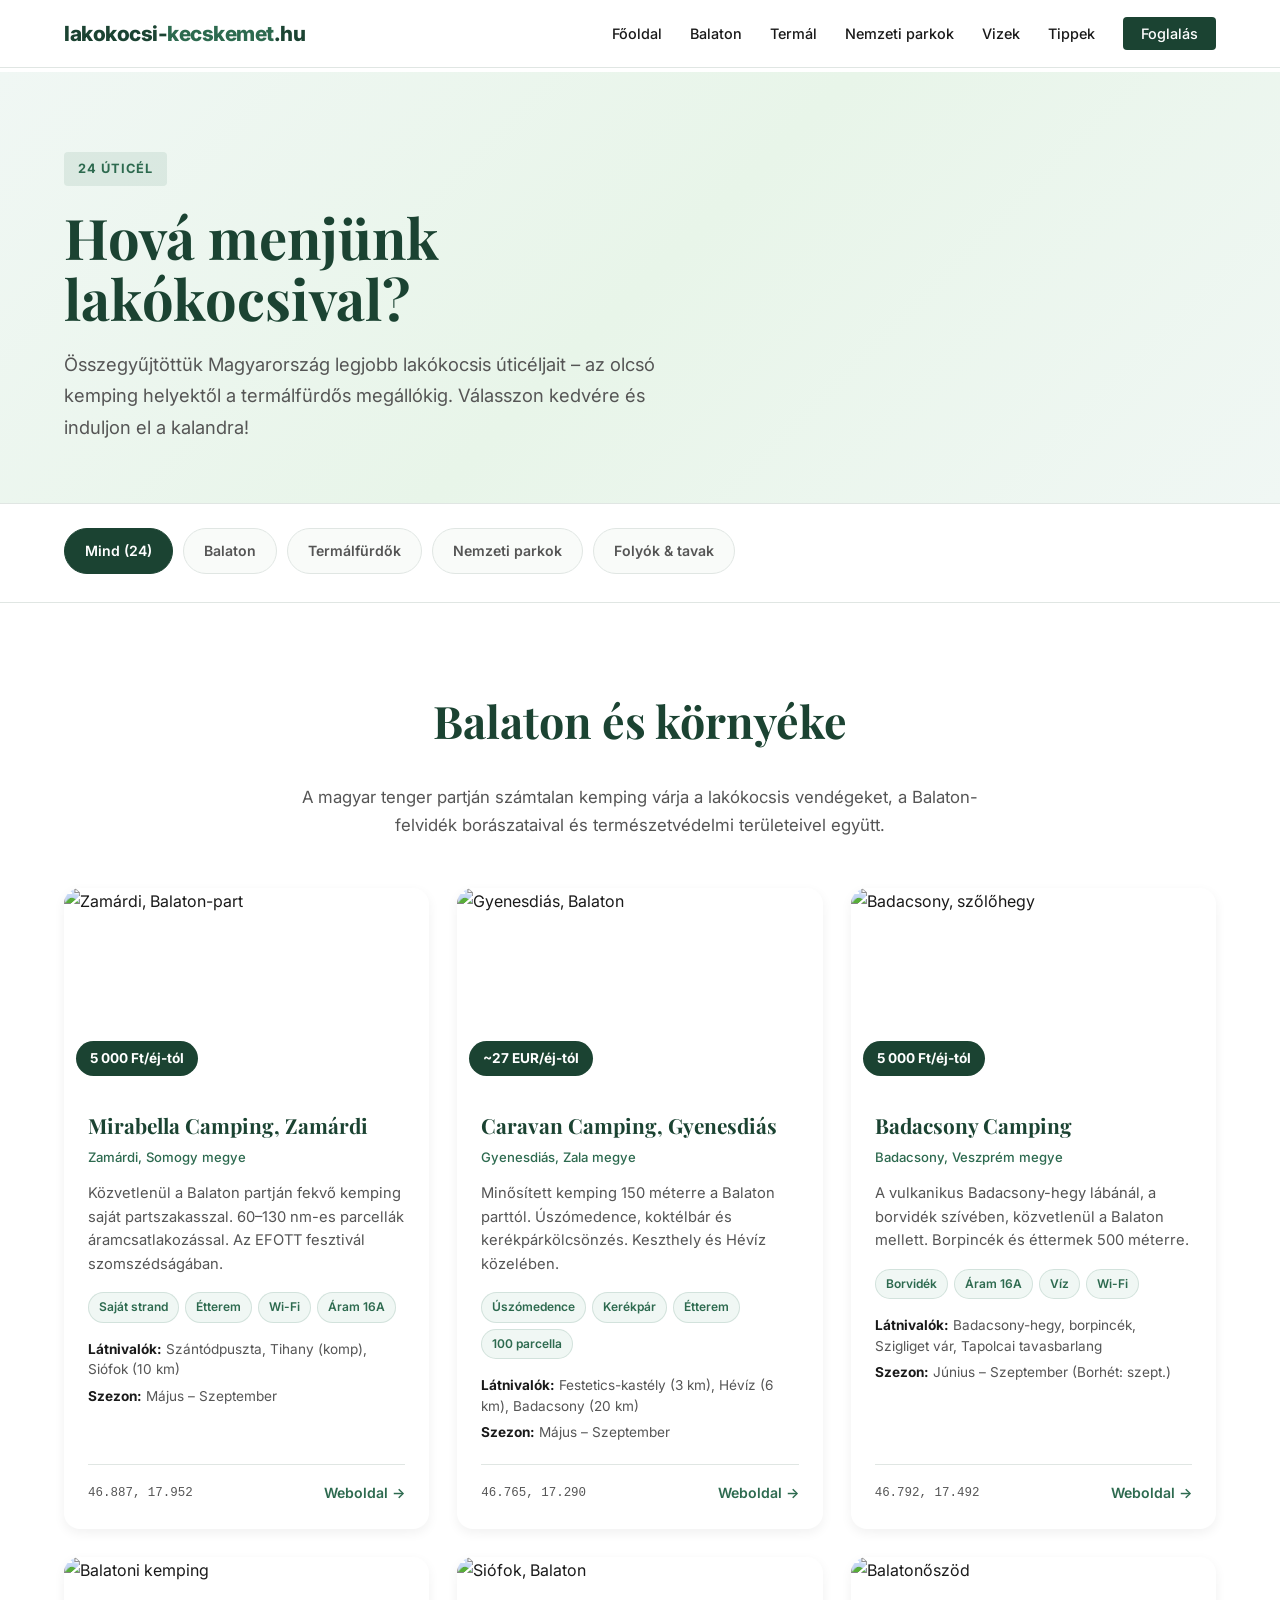
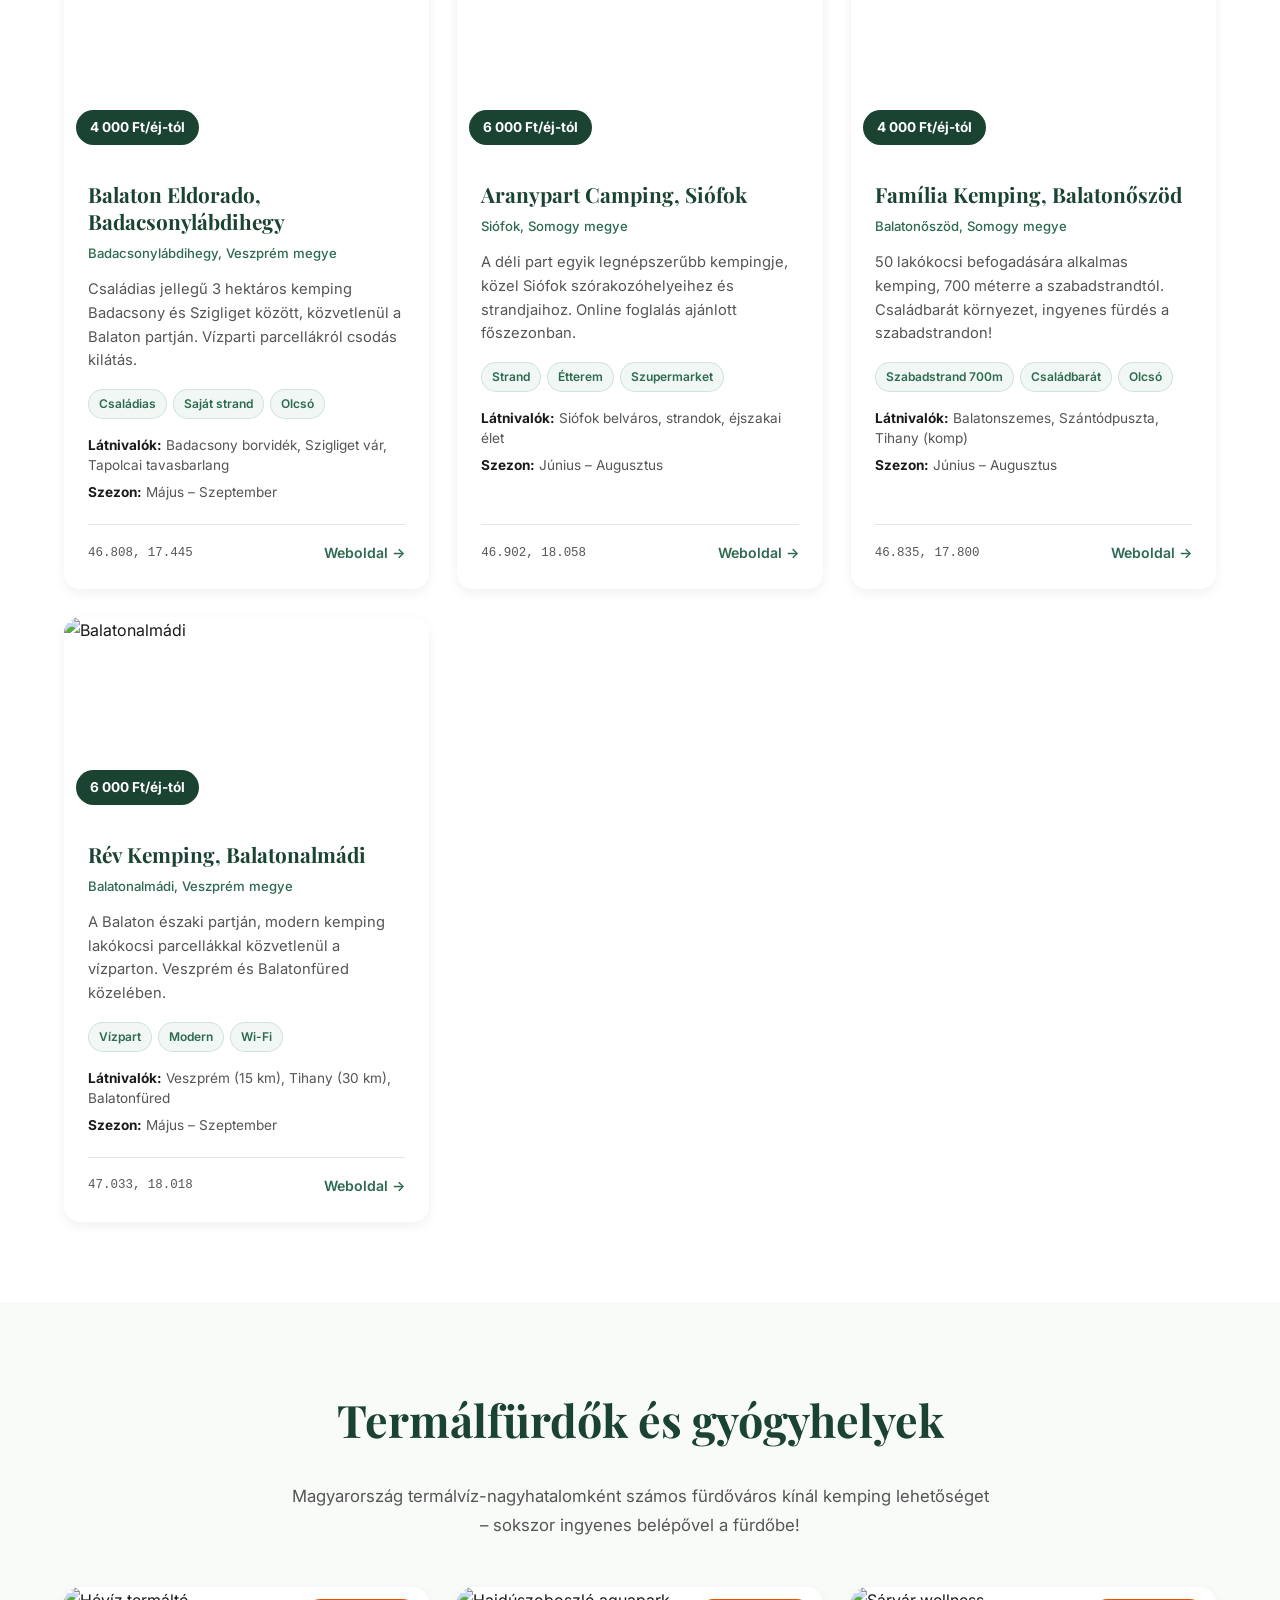
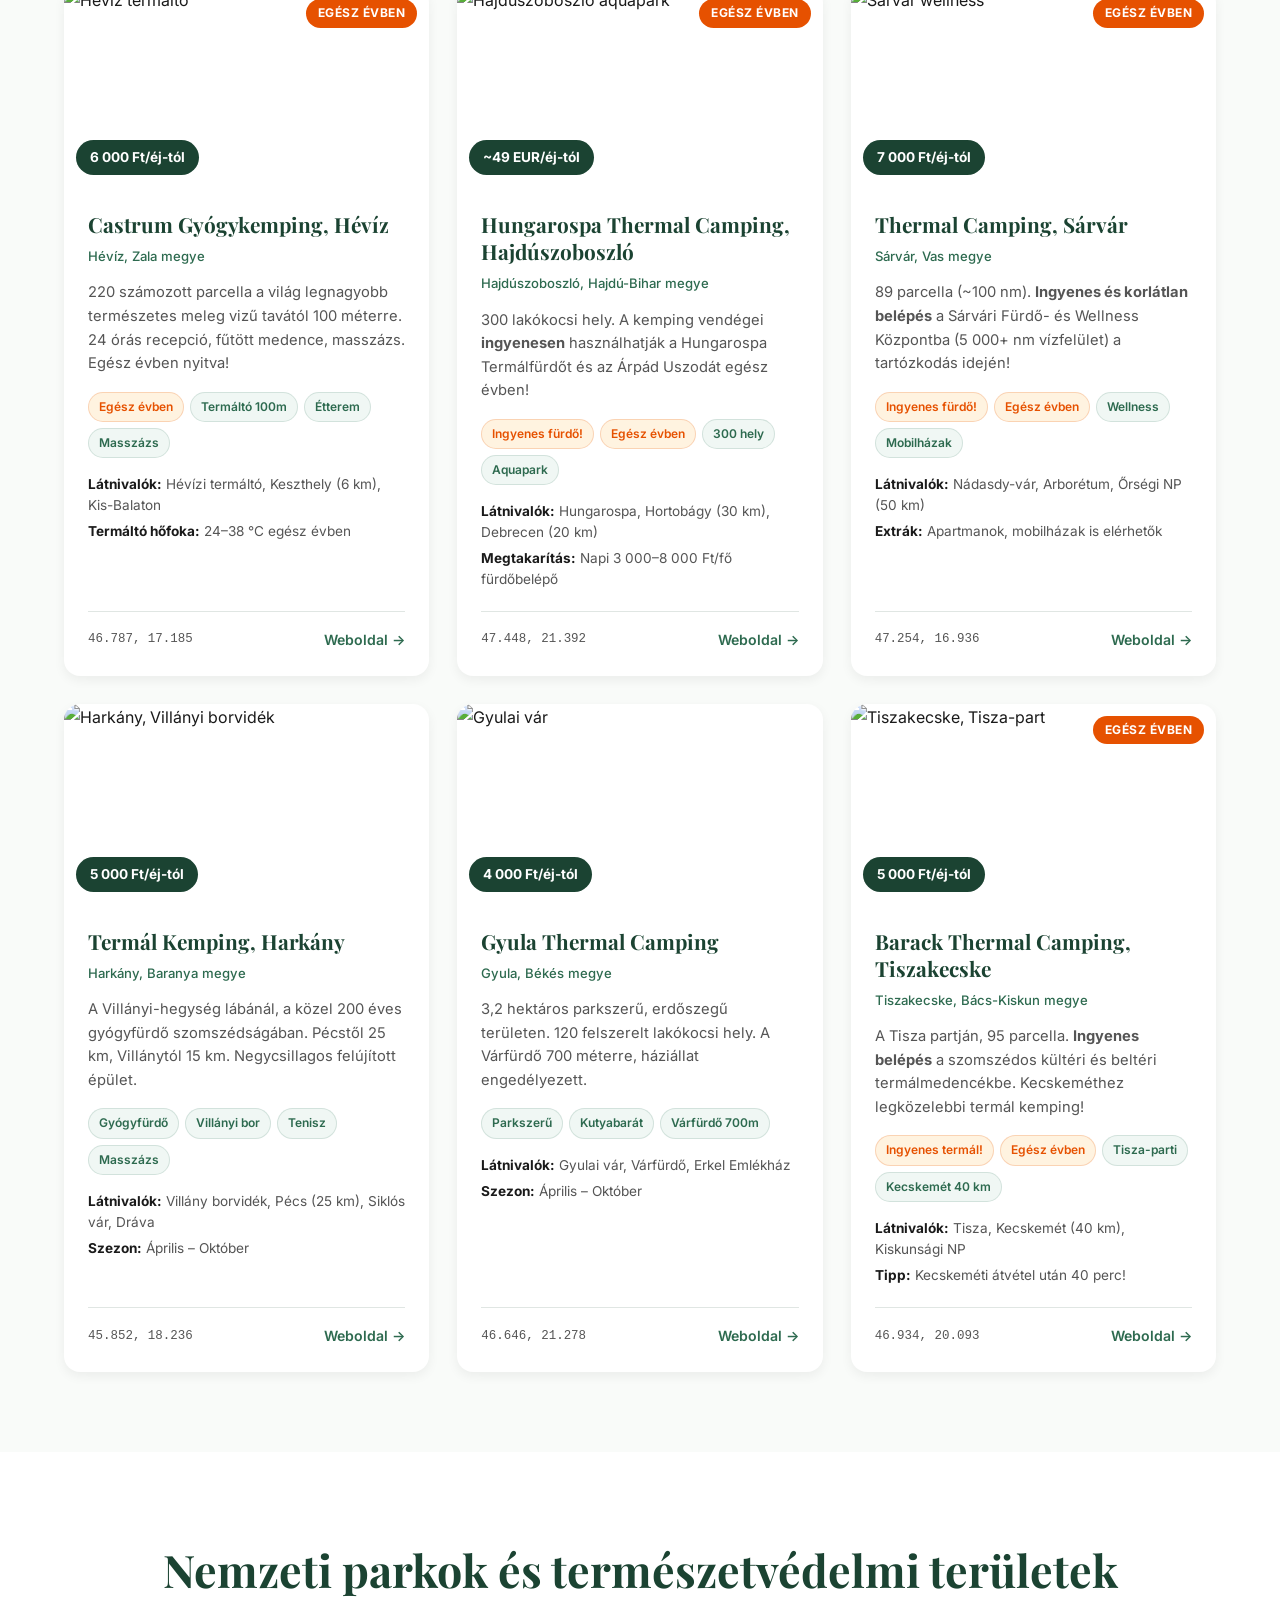
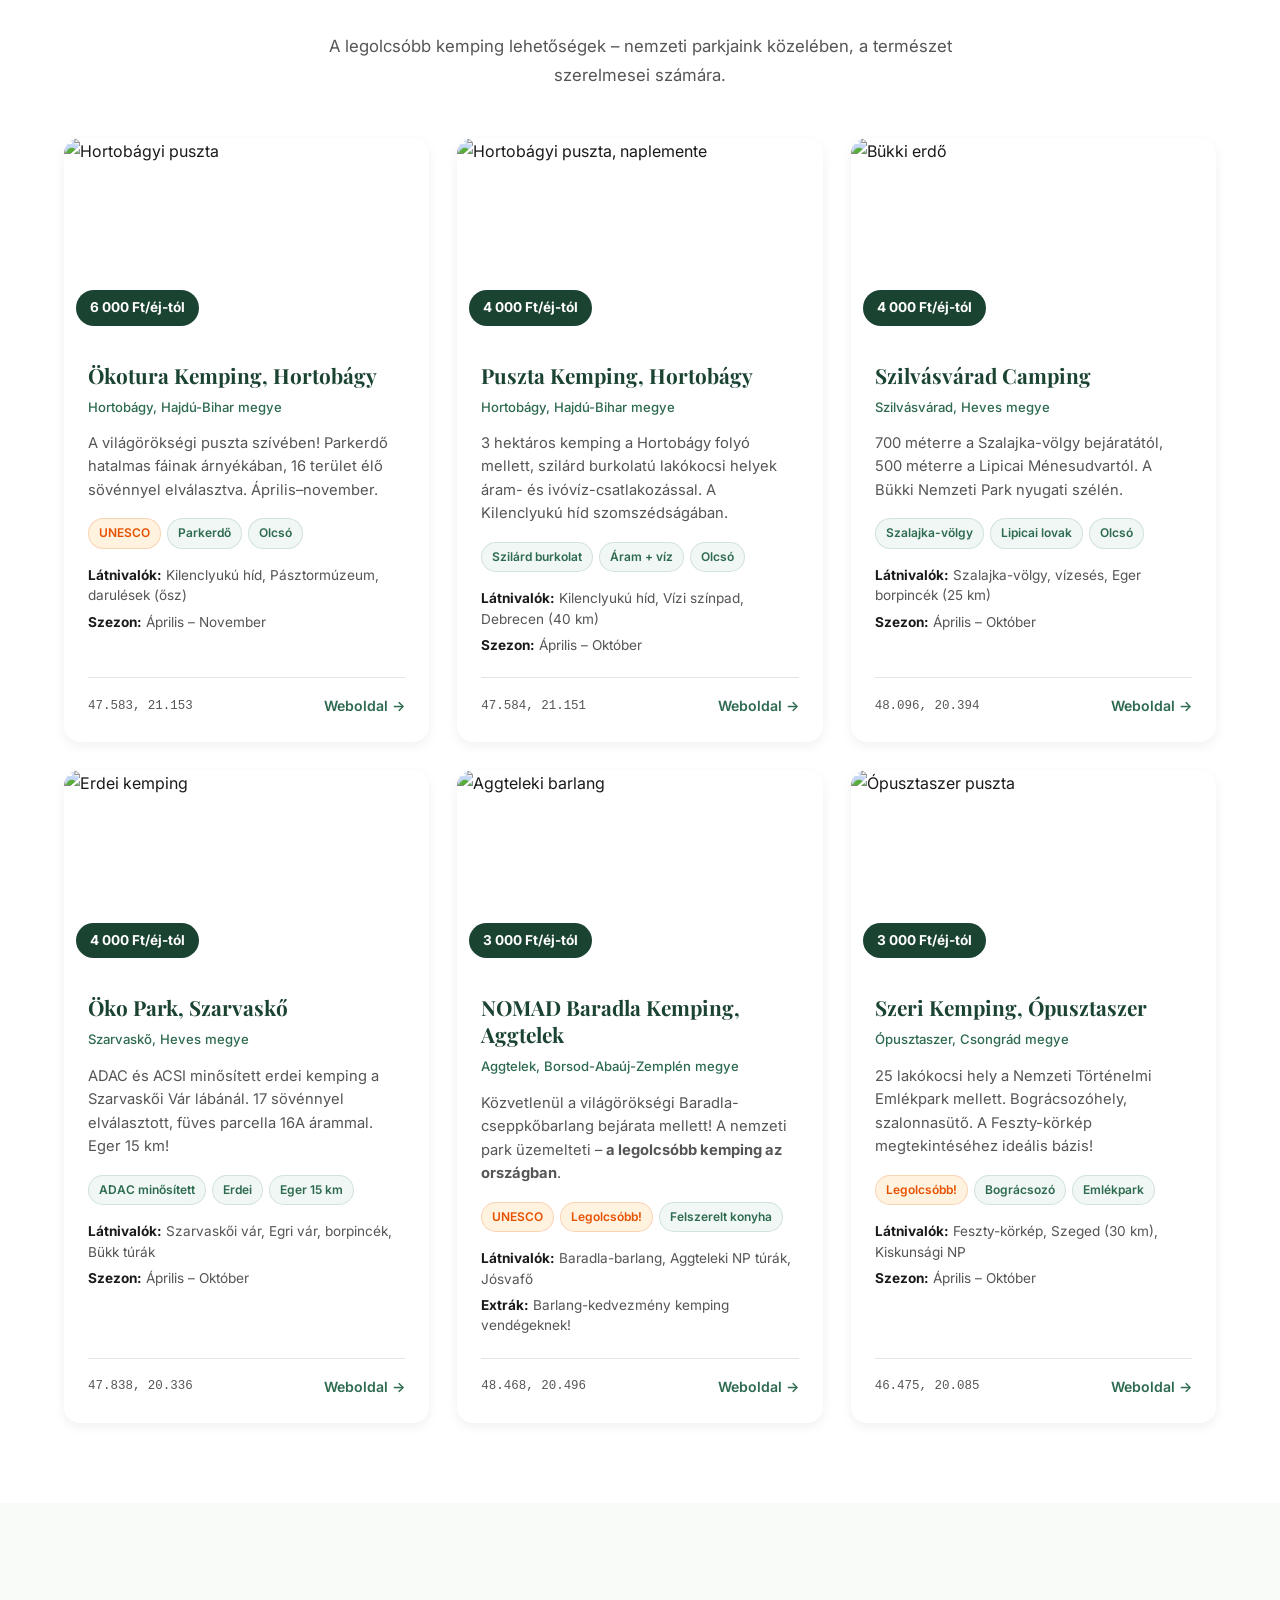
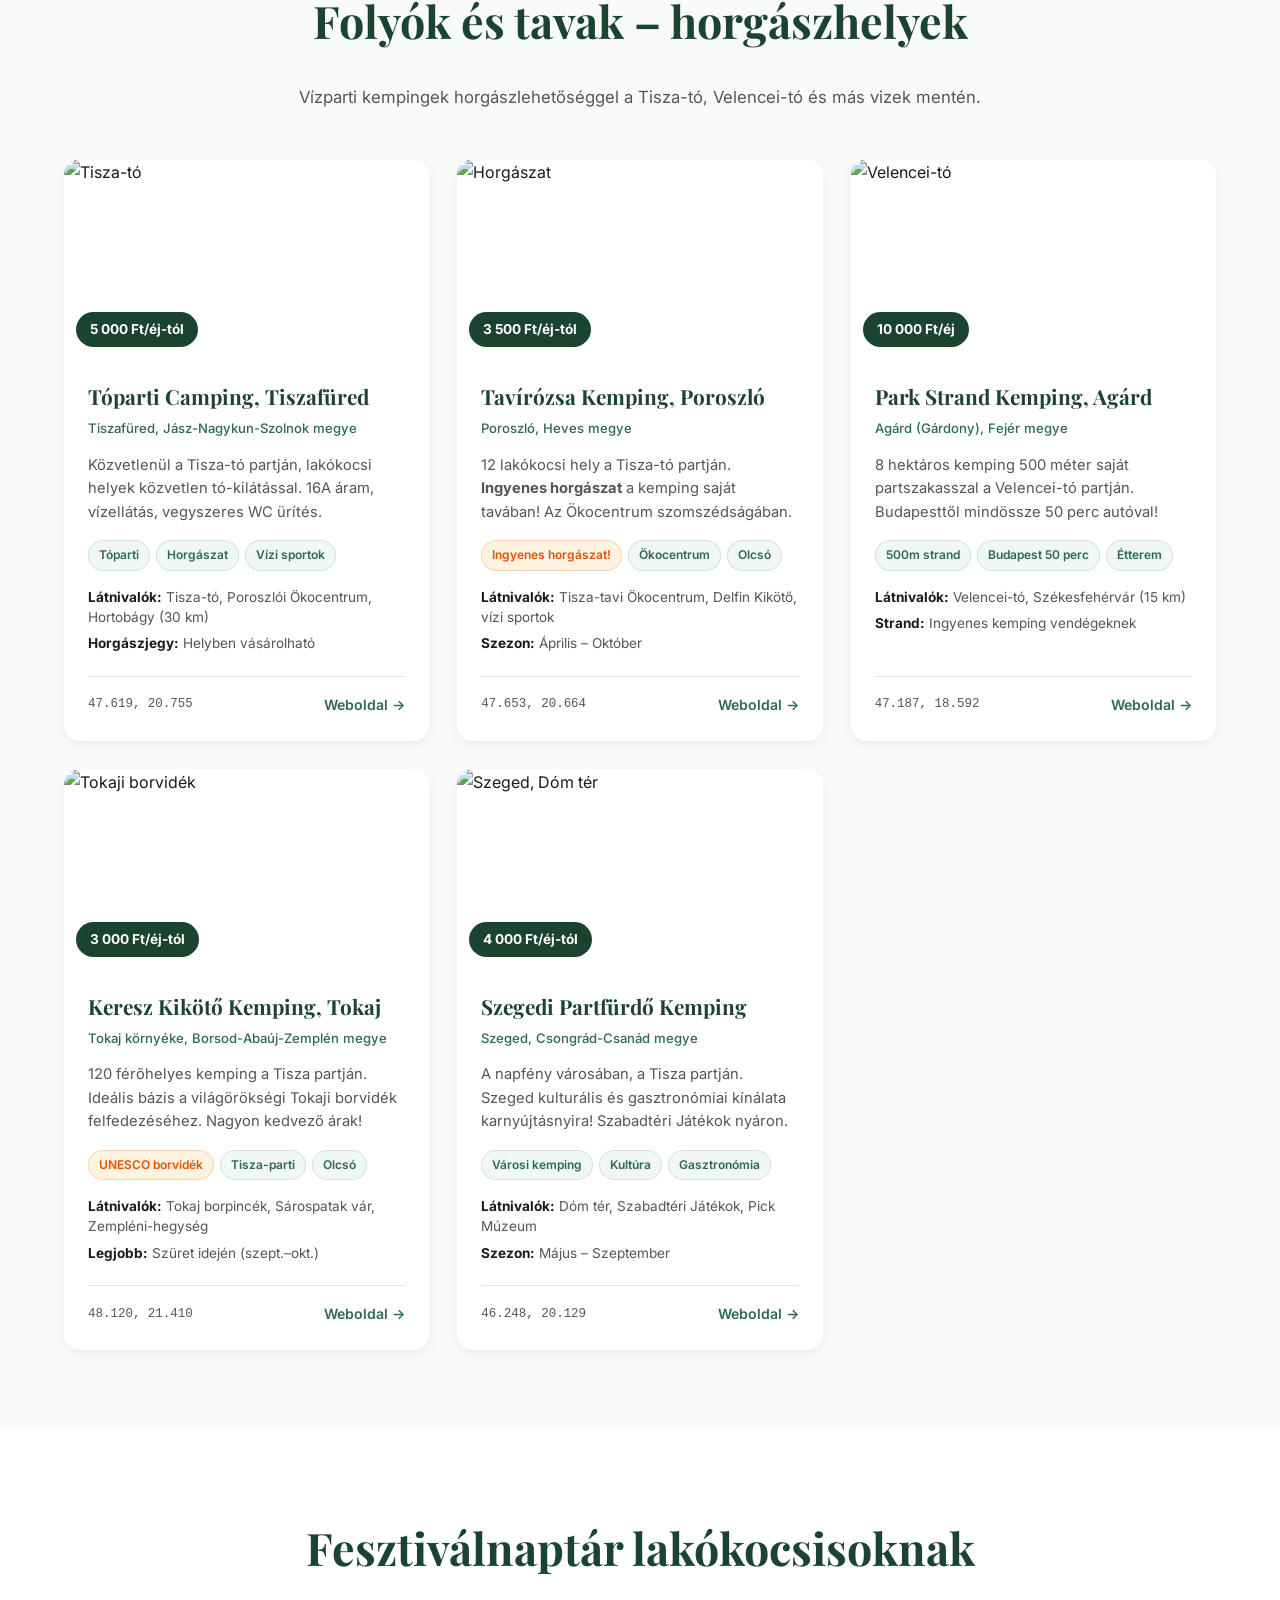
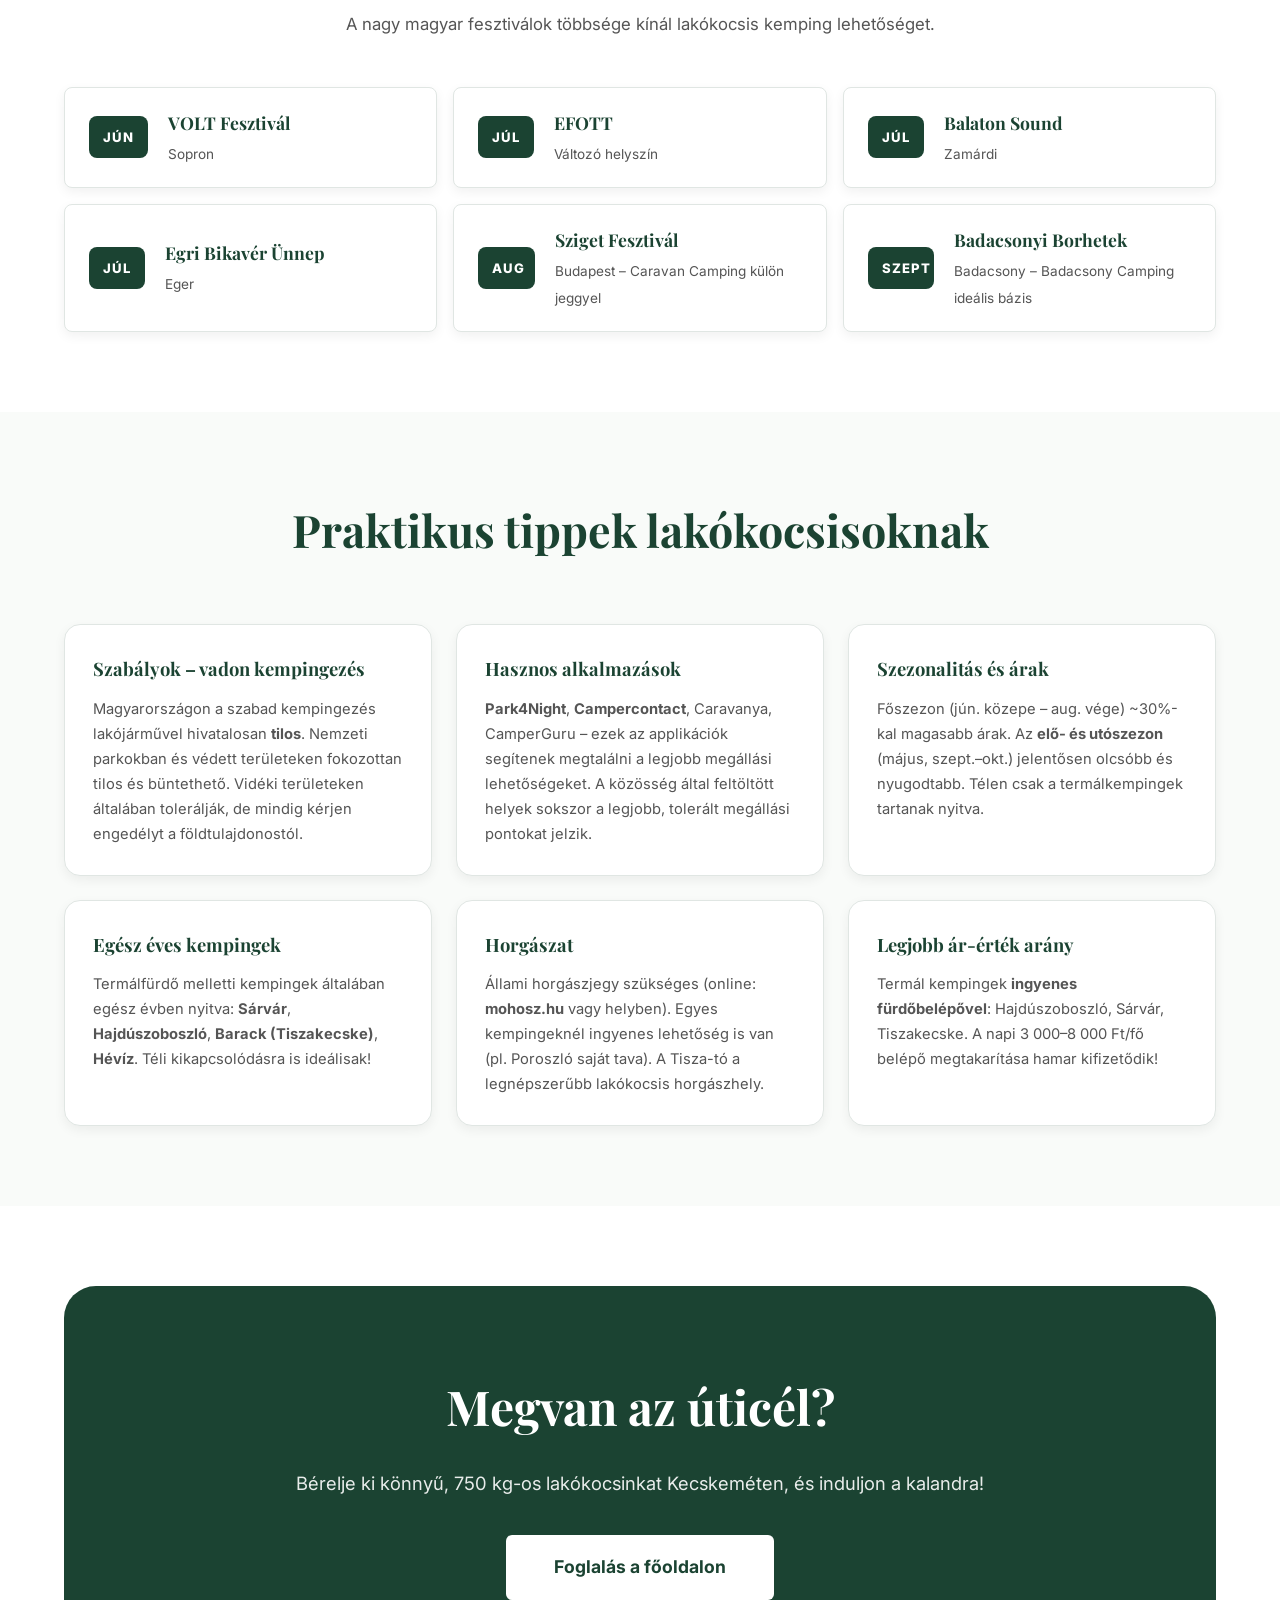
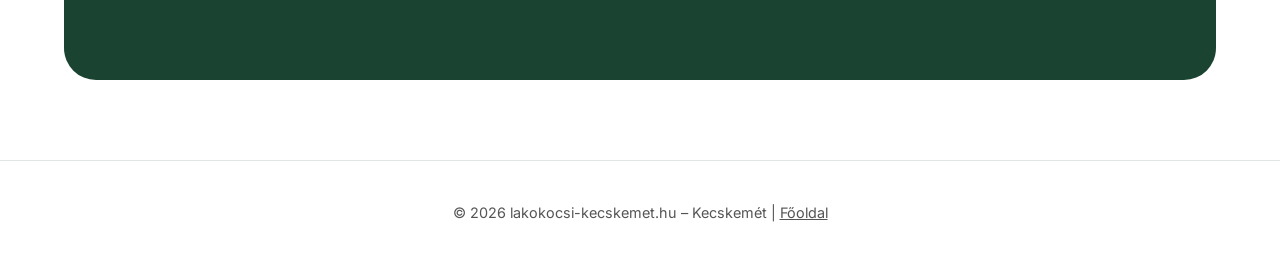
==== html/uticelok.html @ 107a2685 "Initial commit: lakókocsi bérlés weboldal és üzleti terv - Főoldal (index.html): landing page a lako" ====
<!DOCTYPE html>
<html lang="hu">

<head>
    <meta charset="UTF-8">
    <meta name="viewport" content="width=device-width, initial-scale=1.0">
    <title>Úticélok Lakókocsival Magyarországon | lakokocsi-kecskemet.hu</title>
    <meta name="description"
        content="24 lakókocsis úticél Magyarországon: Balaton, termálfürdők, nemzeti parkok, horgászhelyek. Olcsó és ingyenes kemping lehetőségek térképpel.">
    <meta name="keywords"
        content="lakókocsi úticél magyarország, kemping magyarország, olcsó kemping, termál kemping, balaton kemping, horgász kemping">
    <link rel="canonical" href="https://lakokocsi-kecskemet.hu/uticelok.html">

    <meta property="og:title" content="Úticélok Lakókocsival Magyarországon">
    <meta property="og:description" content="24 kemping és megálló Magyarországon – az olcsótól az ingyenesig.">
    <meta property="og:url" content="https://lakokocsi-kecskemet.hu/uticelok.html">

    <link rel="preconnect" href="https://fonts.googleapis.com">
    <link rel="preconnect" href="https://fonts.gstatic.com" crossorigin>
    <link
        href="https://fonts.googleapis.com/css2?family=Inter:wght@400;500;600;700;800&family=Playfair+Display:wght@700&display=swap"
        rel="stylesheet">
    <link rel="stylesheet" href="index.css">
    <link rel="stylesheet" href="uticelok.css">
</head>

<body>

    <!-- Navigation -->
    <nav class="main-nav">
        <div class="container nav-wrap">
            <a href="index.html" class="brand">lakokocsi-<span>kecskemet</span>.hu</a>
            <button class="nav-toggle" id="nav-toggle" aria-label="Menü megnyitása">
                <span></span><span></span><span></span>
            </button>
            <ul class="nav-links" id="nav-links">
                <li><a href="index.html">Főoldal</a></li>
                <li><a href="#balaton">Balaton</a></li>
                <li><a href="#thermal">Termál</a></li>
                <li><a href="#national-parks">Nemzeti parkok</a></li>
                <li><a href="#rivers-lakes">Vizek</a></li>
                <li><a href="#tippek">Tippek</a></li>
                <li><a href="index.html#foglalas" class="cta-small">Foglalás</a></li>
            </ul>
        </div>
    </nav>

    <!-- Hero -->
    <header class="dest-hero">
        <div class="container">
            <span class="badge">24 úticél</span>
            <h1>Hová menjünk<br>lakókocsival?</h1>
            <p>Összegyűjtöttük Magyarország legjobb lakókocsis úticéljait &ndash; az olcsó kemping helyektől a
                termálfürdős megállókig. Válasszon kedvére és induljon el a kalandra!</p>
        </div>
    </header>

    <main>

        <!-- Kategória gyorsnavigáció -->
        <section class="category-nav-section">
            <div class="container">
                <div class="category-pills">
                    <a href="#balaton" class="cat-pill active" data-cat="all">Mind (24)</a>
                    <a href="#balaton" class="cat-pill" data-cat="balaton">Balaton</a>
                    <a href="#thermal" class="cat-pill" data-cat="thermal">Termálfürdők</a>
                    <a href="#national-parks" class="cat-pill" data-cat="national-parks">Nemzeti parkok</a>
                    <a href="#rivers-lakes" class="cat-pill" data-cat="rivers-lakes">Folyók &amp; tavak</a>
                </div>
            </div>
        </section>

        <!-- ==================== BALATON ==================== -->
        <section id="balaton" class="dest-section">
            <div class="container">
                <div class="section-header">
                    <h2 class="section-title">Balaton és környéke</h2>
                    <p class="section-subtitle">A magyar tenger partján számtalan kemping várja a lakókocsis vendégeket,
                        a Balaton-felvidék borászataival és természetvédelmi területeivel együtt.</p>
                </div>

                <div class="dest-grid">

                    <!-- Mirabella Camping -->
                    <article class="dest-card">
                        <div class="dest-card-img">
                            <img src="https://images.unsplash.com/photo-1596394723269-e8144e5ddfad?w=600&h=400&fit=crop"
                                alt="Zamárdi, Balaton-part" loading="lazy">
                            <span class="dest-price-badge">5 000 Ft/éj-tól</span>
                        </div>
                        <div class="dest-card-body">
                            <div class="dest-card-top">
                                <h3>Mirabella Camping, Zamárdi</h3>
                                <span class="dest-location">Zamárdi, Somogy megye</span>
                            </div>
                            <p>Közvetlenül a Balaton partján fekvő kemping saját partszakasszal.
                                60&ndash;130 nm-es parcellák áramcsatlakozással. Az EFOTT fesztivál szomszédságában.</p>
                            <div class="dest-tags">
                                <span class="tag">Saját strand</span>
                                <span class="tag">Étterem</span>
                                <span class="tag">Wi-Fi</span>
                                <span class="tag">Áram 16A</span>
                            </div>
                            <div class="dest-highlights">
                                <div class="highlight">
                                    <strong>Látnivalók:</strong> Szántódpuszta, Tihany (komp), Siófok (10 km)
                                </div>
                                <div class="highlight">
                                    <strong>Szezon:</strong> Május &ndash; Szeptember
                                </div>
                            </div>
                            <div class="dest-card-footer">
                                <span class="dest-gps" title="GPS koordináta">46.887, 17.952</span>
                                <a href="https://mirabellacamping.hu/" target="_blank" rel="noopener"
                                    class="dest-link">Weboldal &rarr;</a>
                            </div>
                        </div>
                    </article>

                    <!-- Caravan Camping Gyenesdiás -->
                    <article class="dest-card">
                        <div class="dest-card-img">
                            <img src="https://images.unsplash.com/photo-1506905925346-21bda4d32df4?w=600&h=400&fit=crop"
                                alt="Gyenesdiás, Balaton" loading="lazy">
                            <span class="dest-price-badge">~27 EUR/éj-tól</span>
                        </div>
                        <div class="dest-card-body">
                            <div class="dest-card-top">
                                <h3>Caravan Camping, Gyenesdiás</h3>
                                <span class="dest-location">Gyenesdiás, Zala megye</span>
                            </div>
                            <p>Minősített kemping 150 méterre a Balaton parttól. Úszómedence, koktélbár és
                                kerékpárkölcsönzés. Keszthely és Hévíz közelében.</p>
                            <div class="dest-tags">
                                <span class="tag">Úszómedence</span>
                                <span class="tag">Kerékpár</span>
                                <span class="tag">Étterem</span>
                                <span class="tag">100 parcella</span>
                            </div>
                            <div class="dest-highlights">
                                <div class="highlight">
                                    <strong>Látnivalók:</strong> Festetics-kastély (3 km), Hévíz (6 km), Badacsony (20
                                    km)
                                </div>
                                <div class="highlight">
                                    <strong>Szezon:</strong> Május &ndash; Szeptember
                                </div>
                            </div>
                            <div class="dest-card-footer">
                                <span class="dest-gps">46.765, 17.290</span>
                                <a href="https://caravancamping.hu/en/" target="_blank" rel="noopener"
                                    class="dest-link">Weboldal &rarr;</a>
                            </div>
                        </div>
                    </article>

                    <!-- Badacsony Camping -->
                    <article class="dest-card">
                        <div class="dest-card-img">
                            <img src="https://images.unsplash.com/photo-1563514227147-6d2ff665a6a0?w=600&h=400&fit=crop"
                                alt="Badacsony, szőlőhegy" loading="lazy">
                            <span class="dest-price-badge">5 000 Ft/éj-tól</span>
                        </div>
                        <div class="dest-card-body">
                            <div class="dest-card-top">
                                <h3>Badacsony Camping</h3>
                                <span class="dest-location">Badacsony, Veszprém megye</span>
                            </div>
                            <p>A vulkanikus Badacsony-hegy lábánál, a borvidék szívében, közvetlenül a Balaton mellett.
                                Borpincék és éttermek 500 méterre.</p>
                            <div class="dest-tags">
                                <span class="tag">Borvidék</span>
                                <span class="tag">Áram 16A</span>
                                <span class="tag">Víz</span>
                                <span class="tag">Wi-Fi</span>
                            </div>
                            <div class="dest-highlights">
                                <div class="highlight">
                                    <strong>Látnivalók:</strong> Badacsony-hegy, borpincék, Szigliget vár, Tapolcai
                                    tavasbarlang
                                </div>
                                <div class="highlight">
                                    <strong>Szezon:</strong> Június &ndash; Szeptember (Borhét: szept.)
                                </div>
                            </div>
                            <div class="dest-card-footer">
                                <span class="dest-gps">46.792, 17.492</span>
                                <a href="https://badacsonycamping.hu/en/" target="_blank" rel="noopener"
                                    class="dest-link">Weboldal &rarr;</a>
                            </div>
                        </div>
                    </article>

                    <!-- Eldorado -->
                    <article class="dest-card">
                        <div class="dest-card-img">
                            <img src="https://images.unsplash.com/photo-1504280390367-361c6d9f38f4?w=600&h=400&fit=crop"
                                alt="Balatoni kemping" loading="lazy">
                            <span class="dest-price-badge">4 000 Ft/éj-tól</span>
                        </div>
                        <div class="dest-card-body">
                            <div class="dest-card-top">
                                <h3>Balaton Eldorado, Badacsonylábdihegy</h3>
                                <span class="dest-location">Badacsonylábdihegy, Veszprém megye</span>
                            </div>
                            <p>Családias jellegű 3 hektáros kemping Badacsony és Szigliget között, közvetlenül a
                                Balaton partján. Vízparti parcellákról csodás kilátás.</p>
                            <div class="dest-tags">
                                <span class="tag">Családias</span>
                                <span class="tag">Saját strand</span>
                                <span class="tag">Olcsó</span>
                            </div>
                            <div class="dest-highlights">
                                <div class="highlight">
                                    <strong>Látnivalók:</strong> Badacsony borvidék, Szigliget vár, Tapolcai
                                    tavasbarlang
                                </div>
                                <div class="highlight">
                                    <strong>Szezon:</strong> Május &ndash; Szeptember
                                </div>
                            </div>
                            <div class="dest-card-footer">
                                <span class="dest-gps">46.808, 17.445</span>
                                <a href="https://www.balatoneldoradocamping.hu/" target="_blank" rel="noopener"
                                    class="dest-link">Weboldal &rarr;</a>
                            </div>
                        </div>
                    </article>

                    <!-- Aranypart -->
                    <article class="dest-card">
                        <div class="dest-card-img">
                            <img src="https://images.unsplash.com/photo-1523987355523-c7b5b0dd90a7?w=600&h=400&fit=crop"
                                alt="Siófok, Balaton" loading="lazy">
                            <span class="dest-price-badge">6 000 Ft/éj-tól</span>
                        </div>
                        <div class="dest-card-body">
                            <div class="dest-card-top">
                                <h3>Aranypart Camping, Siófok</h3>
                                <span class="dest-location">Siófok, Somogy megye</span>
                            </div>
                            <p>A déli part egyik legnépszerűbb kempingje, közel Siófok szórakozóhelyeihez és
                                strandjaihoz. Online foglalás ajánlott főszezonban.</p>
                            <div class="dest-tags">
                                <span class="tag">Strand</span>
                                <span class="tag">Étterem</span>
                                <span class="tag">Szupermarket</span>
                            </div>
                            <div class="dest-highlights">
                                <div class="highlight">
                                    <strong>Látnivalók:</strong> Siófok belváros, strandok, éjszakai élet
                                </div>
                                <div class="highlight">
                                    <strong>Szezon:</strong> Június &ndash; Augusztus
                                </div>
                            </div>
                            <div class="dest-card-footer">
                                <span class="dest-gps">46.902, 18.058</span>
                                <a href="https://aranypartcamping.hu/en/" target="_blank" rel="noopener"
                                    class="dest-link">Weboldal &rarr;</a>
                            </div>
                        </div>
                    </article>

                    <!-- Familia -->
                    <article class="dest-card">
                        <div class="dest-card-img">
                            <img src="https://images.unsplash.com/photo-1571863533956-01c88e79957e?w=600&h=400&fit=crop"
                                alt="Balatonőszöd" loading="lazy">
                            <span class="dest-price-badge">4 000 Ft/éj-tól</span>
                        </div>
                        <div class="dest-card-body">
                            <div class="dest-card-top">
                                <h3>Família Kemping, Balatonőszöd</h3>
                                <span class="dest-location">Balatonőszöd, Somogy megye</span>
                            </div>
                            <p>50 lakókocsi befogadására alkalmas kemping, 700 méterre a szabadstrandtól. Családbarát
                                környezet, ingyenes fürdés a szabadstrandon!</p>
                            <div class="dest-tags">
                                <span class="tag">Szabadstrand 700m</span>
                                <span class="tag">Családbarát</span>
                                <span class="tag">Olcsó</span>
                            </div>
                            <div class="dest-highlights">
                                <div class="highlight">
                                    <strong>Látnivalók:</strong> Balatonszemes, Szántódpuszta, Tihany (komp)
                                </div>
                                <div class="highlight">
                                    <strong>Szezon:</strong> Június &ndash; Augusztus
                                </div>
                            </div>
                            <div class="dest-card-footer">
                                <span class="dest-gps">46.835, 17.800</span>
                                <a href="https://www.familiacampingbalaton.hu/" target="_blank" rel="noopener"
                                    class="dest-link">Weboldal &rarr;</a>
                            </div>
                        </div>
                    </article>

                    <!-- Rév Kemping -->
                    <article class="dest-card">
                        <div class="dest-card-img">
                            <img src="https://images.unsplash.com/photo-1476514525535-07fb3b4ae5f1?w=600&h=400&fit=crop"
                                alt="Balatonalmádi" loading="lazy">
                            <span class="dest-price-badge">6 000 Ft/éj-tól</span>
                        </div>
                        <div class="dest-card-body">
                            <div class="dest-card-top">
                                <h3>Rév Kemping, Balatonalmádi</h3>
                                <span class="dest-location">Balatonalmádi, Veszprém megye</span>
                            </div>
                            <p>A Balaton északi partján, modern kemping lakókocsi parcellákkal közvetlenül a vízparton.
                                Veszprém és Balatonfüred közelében.</p>
                            <div class="dest-tags">
                                <span class="tag">Vízpart</span>
                                <span class="tag">Modern</span>
                                <span class="tag">Wi-Fi</span>
                            </div>
                            <div class="dest-highlights">
                                <div class="highlight">
                                    <strong>Látnivalók:</strong> Veszprém (15 km), Tihany (30 km), Balatonfüred
                                </div>
                                <div class="highlight">
                                    <strong>Szezon:</strong> Május &ndash; Szeptember
                                </div>
                            </div>
                            <div class="dest-card-footer">
                                <span class="dest-gps">47.033, 18.018</span>
                                <a href="https://revkemping.hu/en/" target="_blank" rel="noopener"
                                    class="dest-link">Weboldal &rarr;</a>
                            </div>
                        </div>
                    </article>

                </div>
            </div>
        </section>

        <!-- ==================== TERMÁL ==================== -->
        <section id="thermal" class="dest-section bg-alt">
            <div class="container">
                <div class="section-header">
                    <h2 class="section-title">Termálfürdők és gyógyhelyek</h2>
                    <p class="section-subtitle">Magyarország termálvíz-nagyhatalomként számos fürdőváros kínál kemping
                        lehetőséget &ndash; sokszor ingyenes belépővel a fürdőbe!</p>
                </div>

                <div class="dest-grid">

                    <!-- Hévíz -->
                    <article class="dest-card">
                        <div class="dest-card-img">
                            <img src="https://images.unsplash.com/photo-1540555700478-4be289fbec6d?w=600&h=400&fit=crop"
                                alt="Hévíz termáltó" loading="lazy">
                            <span class="dest-price-badge">6 000 Ft/éj-tól</span>
                            <span class="dest-year-badge">Egész évben</span>
                        </div>
                        <div class="dest-card-body">
                            <div class="dest-card-top">
                                <h3>Castrum Gyógykemping, Hévíz</h3>
                                <span class="dest-location">Hévíz, Zala megye</span>
                            </div>
                            <p>220 számozott parcella a világ legnagyobb természetes meleg vizű tavától 100 méterre. 24
                                órás recepció, fűtött medence, masszázs. Egész évben nyitva!</p>
                            <div class="dest-tags">
                                <span class="tag tag-hot">Egész évben</span>
                                <span class="tag">Termáltó 100m</span>
                                <span class="tag">Étterem</span>
                                <span class="tag">Masszázs</span>
                            </div>
                            <div class="dest-highlights">
                                <div class="highlight">
                                    <strong>Látnivalók:</strong> Hévízi termáltó, Keszthely (6 km), Kis-Balaton
                                </div>
                                <div class="highlight">
                                    <strong>Termáltó hőfoka:</strong> 24&ndash;38 &deg;C egész évben
                                </div>
                            </div>
                            <div class="dest-card-footer">
                                <span class="dest-gps">46.787, 17.185</span>
                                <a href="https://campingheviz.eu/en/" target="_blank" rel="noopener"
                                    class="dest-link">Weboldal &rarr;</a>
                            </div>
                        </div>
                    </article>

                    <!-- Hajdúszoboszló -->
                    <article class="dest-card">
                        <div class="dest-card-img">
                            <img src="https://images.unsplash.com/photo-1600585154340-be6161a56a0c?w=600&h=400&fit=crop"
                                alt="Hajdúszoboszló aquapark" loading="lazy">
                            <span class="dest-price-badge">~49 EUR/éj-tól</span>
                            <span class="dest-year-badge">Egész évben</span>
                        </div>
                        <div class="dest-card-body">
                            <div class="dest-card-top">
                                <h3>Hungarospa Thermal Camping, Hajdúszoboszló</h3>
                                <span class="dest-location">Hajdúszoboszló, Hajdú-Bihar megye</span>
                            </div>
                            <p>300 lakókocsi hely. A kemping vendégei <strong>ingyenesen</strong> használhatják a
                                Hungarospa Termálfürdőt és az Árpád Uszodát egész évben!</p>
                            <div class="dest-tags">
                                <span class="tag tag-hot">Ingyenes fürdő!</span>
                                <span class="tag tag-hot">Egész évben</span>
                                <span class="tag">300 hely</span>
                                <span class="tag">Aquapark</span>
                            </div>
                            <div class="dest-highlights">
                                <div class="highlight">
                                    <strong>Látnivalók:</strong> Hungarospa, Hortobágy (30 km), Debrecen (20 km)
                                </div>
                                <div class="highlight">
                                    <strong>Megtakarítás:</strong> Napi 3 000&ndash;8 000 Ft/fő fürdőbelépő
                                </div>
                            </div>
                            <div class="dest-card-footer">
                                <span class="dest-gps">47.448, 21.392</span>
                                <a href="https://hungarospa.hu/en/thermalcamping/" target="_blank" rel="noopener"
                                    class="dest-link">Weboldal &rarr;</a>
                            </div>
                        </div>
                    </article>

                    <!-- Sárvár -->
                    <article class="dest-card">
                        <div class="dest-card-img">
                            <img src="https://images.unsplash.com/photo-1544161515-4ab6ce6db874?w=600&h=400&fit=crop"
                                alt="Sárvár wellness" loading="lazy">
                            <span class="dest-price-badge">7 000 Ft/éj-tól</span>
                            <span class="dest-year-badge">Egész évben</span>
                        </div>
                        <div class="dest-card-body">
                            <div class="dest-card-top">
                                <h3>Thermal Camping, Sárvár</h3>
                                <span class="dest-location">Sárvár, Vas megye</span>
                            </div>
                            <p>89 parcella (~100 nm). <strong>Ingyenes és korlátlan belépés</strong> a Sárvári Fürdő- és
                                Wellness Központba (5 000+ nm vízfelület) a tartózkodás idején!</p>
                            <div class="dest-tags">
                                <span class="tag tag-hot">Ingyenes fürdő!</span>
                                <span class="tag tag-hot">Egész évben</span>
                                <span class="tag">Wellness</span>
                                <span class="tag">Mobilházak</span>
                            </div>
                            <div class="dest-highlights">
                                <div class="highlight">
                                    <strong>Látnivalók:</strong> Nádasdy-vár, Arborétum, Őrségi NP (50 km)
                                </div>
                                <div class="highlight">
                                    <strong>Extrák:</strong> Apartmanok, mobilházak is elérhetők
                                </div>
                            </div>
                            <div class="dest-card-footer">
                                <span class="dest-gps">47.254, 16.936</span>
                                <a href="https://thermalcamping.com/en/" target="_blank" rel="noopener"
                                    class="dest-link">Weboldal &rarr;</a>
                            </div>
                        </div>
                    </article>

                    <!-- Harkány -->
                    <article class="dest-card">
                        <div class="dest-card-img">
                            <img src="https://images.unsplash.com/photo-1507003211169-0a1dd7228f2d?w=600&h=400&fit=crop"
                                alt="Harkány, Villányi borvidék" loading="lazy">
                            <span class="dest-price-badge">5 000 Ft/éj-tól</span>
                        </div>
                        <div class="dest-card-body">
                            <div class="dest-card-top">
                                <h3>Termál Kemping, Harkány</h3>
                                <span class="dest-location">Harkány, Baranya megye</span>
                            </div>
                            <p>A Villányi-hegység lábánál, a közel 200 éves gyógyfürdő szomszédságában. Pécstől 25 km,
                                Villánytól 15 km. Negycsillagos felújított épület.</p>
                            <div class="dest-tags">
                                <span class="tag">Gyógyfürdő</span>
                                <span class="tag">Villányi bor</span>
                                <span class="tag">Tenisz</span>
                                <span class="tag">Masszázs</span>
                            </div>
                            <div class="dest-highlights">
                                <div class="highlight">
                                    <strong>Látnivalók:</strong> Villány borvidék, Pécs (25 km), Siklós vár, Dráva
                                </div>
                                <div class="highlight">
                                    <strong>Szezon:</strong> Április &ndash; Október
                                </div>
                            </div>
                            <div class="dest-card-footer">
                                <span class="dest-gps">45.852, 18.236</span>
                                <a href="https://campingharkany.hu/" target="_blank" rel="noopener"
                                    class="dest-link">Weboldal &rarr;</a>
                            </div>
                        </div>
                    </article>

                    <!-- Gyula -->
                    <article class="dest-card">
                        <div class="dest-card-img">
                            <img src="https://images.unsplash.com/photo-1564013799919-ab600027ffc6?w=600&h=400&fit=crop"
                                alt="Gyulai vár" loading="lazy">
                            <span class="dest-price-badge">4 000 Ft/éj-tól</span>
                        </div>
                        <div class="dest-card-body">
                            <div class="dest-card-top">
                                <h3>Gyula Thermal Camping</h3>
                                <span class="dest-location">Gyula, Békés megye</span>
                            </div>
                            <p>3,2 hektáros parkszerű, erdőszegű területen. 120 felszerelt lakókocsi hely. A Várfürdő
                                700 méterre, háziállat engedélyezett.</p>
                            <div class="dest-tags">
                                <span class="tag">Parkszerű</span>
                                <span class="tag">Kutyabarát</span>
                                <span class="tag">Várfürdő 700m</span>
                            </div>
                            <div class="dest-highlights">
                                <div class="highlight">
                                    <strong>Látnivalók:</strong> Gyulai vár, Várfürdő, Erkel Emlékház
                                </div>
                                <div class="highlight">
                                    <strong>Szezon:</strong> Április &ndash; Október
                                </div>
                            </div>
                            <div class="dest-card-footer">
                                <span class="dest-gps">46.646, 21.278</span>
                                <a href="http://gyulatermalkemping.hu/" target="_blank" rel="noopener"
                                    class="dest-link">Weboldal &rarr;</a>
                            </div>
                        </div>
                    </article>

                    <!-- Barack Tiszakecske -->
                    <article class="dest-card">
                        <div class="dest-card-img">
                            <img src="https://images.unsplash.com/photo-1500382017468-9049fed747ef?w=600&h=400&fit=crop"
                                alt="Tiszakecske, Tisza-part" loading="lazy">
                            <span class="dest-price-badge">5 000 Ft/éj-tól</span>
                            <span class="dest-year-badge">Egész évben</span>
                        </div>
                        <div class="dest-card-body">
                            <div class="dest-card-top">
                                <h3>Barack Thermal Camping, Tiszakecske</h3>
                                <span class="dest-location">Tiszakecske, Bács-Kiskun megye</span>
                            </div>
                            <p>A Tisza partján, 95 parcella. <strong>Ingyenes belépés</strong> a szomszédos kültéri és
                                beltéri termálmedencékbe. Kecskeméthez legközelebbi termál kemping!</p>
                            <div class="dest-tags">
                                <span class="tag tag-hot">Ingyenes termál!</span>
                                <span class="tag tag-hot">Egész évben</span>
                                <span class="tag">Tisza-parti</span>
                                <span class="tag">Kecskemét 40 km</span>
                            </div>
                            <div class="dest-highlights">
                                <div class="highlight">
                                    <strong>Látnivalók:</strong> Tisza, Kecskemét (40 km), Kiskunsági NP
                                </div>
                                <div class="highlight">
                                    <strong>Tipp:</strong> Kecskeméti átvétel után 40 perc!
                                </div>
                            </div>
                            <div class="dest-card-footer">
                                <span class="dest-gps">46.934, 20.093</span>
                                <a href="https://barackresort.hu/en" target="_blank" rel="noopener"
                                    class="dest-link">Weboldal &rarr;</a>
                            </div>
                        </div>
                    </article>

                </div>
            </div>
        </section>

        <!-- ==================== NEMZETI PARKOK ==================== -->
        <section id="national-parks" class="dest-section">
            <div class="container">
                <div class="section-header">
                    <h2 class="section-title">Nemzeti parkok és természetvédelmi területek</h2>
                    <p class="section-subtitle">A legolcsóbb kemping lehetőségek &ndash; nemzeti parkjaink közelében,
                        a természet szerelmesei számára.</p>
                </div>

                <div class="dest-grid">

                    <!-- Hortobágy Ökotura -->
                    <article class="dest-card">
                        <div class="dest-card-img">
                            <img src="https://images.unsplash.com/photo-1500313830540-7b6650a74fd0?w=600&h=400&fit=crop"
                                alt="Hortobágyi puszta" loading="lazy">
                            <span class="dest-price-badge">6 000 Ft/éj-tól</span>
                        </div>
                        <div class="dest-card-body">
                            <div class="dest-card-top">
                                <h3>Ökotura Kemping, Hortobágy</h3>
                                <span class="dest-location">Hortobágy, Hajdú-Bihar megye</span>
                            </div>
                            <p>A világörökségi puszta szívében! Parkerdő hatalmas fáinak árnyékában, 16 terület élő
                                sövénnyel elválasztva. Április&ndash;november.</p>
                            <div class="dest-tags">
                                <span class="tag tag-hot">UNESCO</span>
                                <span class="tag">Parkerdő</span>
                                <span class="tag">Olcsó</span>
                            </div>
                            <div class="dest-highlights">
                                <div class="highlight">
                                    <strong>Látnivalók:</strong> Kilenclyukú híd, Pásztormúzeum, darulések (ősz)
                                </div>
                                <div class="highlight">
                                    <strong>Szezon:</strong> Április &ndash; November
                                </div>
                            </div>
                            <div class="dest-card-footer">
                                <span class="dest-gps">47.583, 21.153</span>
                                <a href="https://okotura.hu/" target="_blank" rel="noopener"
                                    class="dest-link">Weboldal &rarr;</a>
                            </div>
                        </div>
                    </article>

                    <!-- Puszta Kemping -->
                    <article class="dest-card">
                        <div class="dest-card-img">
                            <img src="https://images.unsplash.com/photo-1508739773434-c26b3d09e071?w=600&h=400&fit=crop"
                                alt="Hortobágyi puszta, naplemente" loading="lazy">
                            <span class="dest-price-badge">4 000 Ft/éj-tól</span>
                        </div>
                        <div class="dest-card-body">
                            <div class="dest-card-top">
                                <h3>Puszta Kemping, Hortobágy</h3>
                                <span class="dest-location">Hortobágy, Hajdú-Bihar megye</span>
                            </div>
                            <p>3 hektáros kemping a Hortobágy folyó mellett, szilárd burkolatú lakókocsi helyek
                                áram- és ivóvíz-csatlakozással. A Kilenclyukú híd szomszédságában.</p>
                            <div class="dest-tags">
                                <span class="tag">Szilárd burkolat</span>
                                <span class="tag">Áram + víz</span>
                                <span class="tag">Olcsó</span>
                            </div>
                            <div class="dest-highlights">
                                <div class="highlight">
                                    <strong>Látnivalók:</strong> Kilenclyukú híd, Vízi színpad, Debrecen (40 km)
                                </div>
                                <div class="highlight">
                                    <strong>Szezon:</strong> Április &ndash; Október
                                </div>
                            </div>
                            <div class="dest-card-footer">
                                <span class="dest-gps">47.584, 21.151</span>
                                <a href="http://www.pusztakemping.hu/" target="_blank" rel="noopener"
                                    class="dest-link">Weboldal &rarr;</a>
                            </div>
                        </div>
                    </article>

                    <!-- Szilvásvárad -->
                    <article class="dest-card">
                        <div class="dest-card-img">
                            <img src="https://images.unsplash.com/photo-1448375240586-882707db888b?w=600&h=400&fit=crop"
                                alt="Bükki erdő" loading="lazy">
                            <span class="dest-price-badge">4 000 Ft/éj-tól</span>
                        </div>
                        <div class="dest-card-body">
                            <div class="dest-card-top">
                                <h3>Szilvásvárad Camping</h3>
                                <span class="dest-location">Szilvásvárad, Heves megye</span>
                            </div>
                            <p>700 méterre a Szalajka-völgy bejáratától, 500 méterre a Lipicai Ménesudvartól. A Bükki
                                Nemzeti Park nyugati szélén.</p>
                            <div class="dest-tags">
                                <span class="tag">Szalajka-völgy</span>
                                <span class="tag">Lipicai lovak</span>
                                <span class="tag">Olcsó</span>
                            </div>
                            <div class="dest-highlights">
                                <div class="highlight">
                                    <strong>Látnivalók:</strong> Szalajka-völgy, vízesés, Eger borpincék (25 km)
                                </div>
                                <div class="highlight">
                                    <strong>Szezon:</strong> Április &ndash; Október
                                </div>
                            </div>
                            <div class="dest-card-footer">
                                <span class="dest-gps">48.096, 20.394</span>
                                <a href="https://szilvasvaradcamping.hu/hu/" target="_blank" rel="noopener"
                                    class="dest-link">Weboldal &rarr;</a>
                            </div>
                        </div>
                    </article>

                    <!-- Öko Park Szarvaskő -->
                    <article class="dest-card">
                        <div class="dest-card-img">
                            <img src="https://images.unsplash.com/photo-1542273917363-3b1817f69a2d?w=600&h=400&fit=crop"
                                alt="Erdei kemping" loading="lazy">
                            <span class="dest-price-badge">4 000 Ft/éj-tól</span>
                        </div>
                        <div class="dest-card-body">
                            <div class="dest-card-top">
                                <h3>Öko Park, Szarvaskő</h3>
                                <span class="dest-location">Szarvaskő, Heves megye</span>
                            </div>
                            <p>ADAC és ACSI minősített erdei kemping a Szarvaskői Vár lábánál. 17 sövénnyel
                                elválasztott, füves parcella 16A árammal. Eger 15 km!</p>
                            <div class="dest-tags">
                                <span class="tag">ADAC minősített</span>
                                <span class="tag">Erdei</span>
                                <span class="tag">Eger 15 km</span>
                            </div>
                            <div class="dest-highlights">
                                <div class="highlight">
                                    <strong>Látnivalók:</strong> Szarvaskői vár, Egri vár, borpincék, Bükk túrák
                                </div>
                                <div class="highlight">
                                    <strong>Szezon:</strong> Április &ndash; Október
                                </div>
                            </div>
                            <div class="dest-card-footer">
                                <span class="dest-gps">47.838, 20.336</span>
                                <a href="https://www.okoparkszarvasko.com/kemping" target="_blank" rel="noopener"
                                    class="dest-link">Weboldal &rarr;</a>
                            </div>
                        </div>
                    </article>

                    <!-- Aggtelek -->
                    <article class="dest-card">
                        <div class="dest-card-img">
                            <img src="https://images.unsplash.com/photo-1520250497591-112f2f40a3f4?w=600&h=400&fit=crop"
                                alt="Aggteleki barlang" loading="lazy">
                            <span class="dest-price-badge">3 000 Ft/éj-tól</span>
                        </div>
                        <div class="dest-card-body">
                            <div class="dest-card-top">
                                <h3>NOMAD Baradla Kemping, Aggtelek</h3>
                                <span class="dest-location">Aggtelek, Borsod-Abaúj-Zemplén megye</span>
                            </div>
                            <p>Közvetlenül a világörökségi Baradla-cseppkőbarlang bejárata mellett! A nemzeti park
                                üzemelteti &ndash; <strong>a legolcsóbb kemping az országban</strong>.</p>
                            <div class="dest-tags">
                                <span class="tag tag-hot">UNESCO</span>
                                <span class="tag tag-hot">Legolcsóbb!</span>
                                <span class="tag">Felszerelt konyha</span>
                            </div>
                            <div class="dest-highlights">
                                <div class="highlight">
                                    <strong>Látnivalók:</strong> Baradla-barlang, Aggteleki NP túrák, Jósvafő
                                </div>
                                <div class="highlight">
                                    <strong>Extrák:</strong> Barlang-kedvezmény kemping vendégeknek!
                                </div>
                            </div>
                            <div class="dest-card-footer">
                                <span class="dest-gps">48.468, 20.496</span>
                                <a href="http://anp.nemzetipark.gov.hu/" target="_blank" rel="noopener"
                                    class="dest-link">Weboldal &rarr;</a>
                            </div>
                        </div>
                    </article>

                    <!-- Ópusztaszer -->
                    <article class="dest-card">
                        <div class="dest-card-img">
                            <img src="https://images.unsplash.com/photo-1501854140801-50d01698950b?w=600&h=400&fit=crop"
                                alt="Ópusztaszer puszta" loading="lazy">
                            <span class="dest-price-badge">3 000 Ft/éj-tól</span>
                        </div>
                        <div class="dest-card-body">
                            <div class="dest-card-top">
                                <h3>Szeri Kemping, Ópusztaszer</h3>
                                <span class="dest-location">Ópusztaszer, Csongrád megye</span>
                            </div>
                            <p>25 lakókocsi hely a Nemzeti Történelmi Emlékpark mellett. Bográcsozóhely,
                                szalonnasütő. A Feszty-körkép megtekintéséhez ideális bázis!</p>
                            <div class="dest-tags">
                                <span class="tag tag-hot">Legolcsóbb!</span>
                                <span class="tag">Bográcsozó</span>
                                <span class="tag">Emlékpark</span>
                            </div>
                            <div class="dest-highlights">
                                <div class="highlight">
                                    <strong>Látnivalók:</strong> Feszty-körkép, Szeged (30 km), Kiskunsági NP
                                </div>
                                <div class="highlight">
                                    <strong>Szezon:</strong> Április &ndash; Október
                                </div>
                            </div>
                            <div class="dest-card-footer">
                                <span class="dest-gps">46.475, 20.085</span>
                                <a href="https://szallas.hu/szeri-kemping-fahaz-opusztaszer" target="_blank"
                                    rel="noopener" class="dest-link">Weboldal &rarr;</a>
                            </div>
                        </div>
                    </article>

                </div>
            </div>
        </section>

        <!-- ==================== FOLYÓK & TAVAK ==================== -->
        <section id="rivers-lakes" class="dest-section bg-alt">
            <div class="container">
                <div class="section-header">
                    <h2 class="section-title">Folyók és tavak &ndash; horgászhelyek</h2>
                    <p class="section-subtitle">Vízparti kempingek horgászlehetőséggel a Tisza-tó, Velencei-tó és más
                        vizek mentén.</p>
                </div>

                <div class="dest-grid">

                    <!-- Tiszafüred -->
                    <article class="dest-card">
                        <div class="dest-card-img">
                            <img src="https://images.unsplash.com/photo-1468956398224-6d6f66e22c35?w=600&h=400&fit=crop"
                                alt="Tisza-tó" loading="lazy">
                            <span class="dest-price-badge">5 000 Ft/éj-tól</span>
                        </div>
                        <div class="dest-card-body">
                            <div class="dest-card-top">
                                <h3>Tóparti Camping, Tiszafüred</h3>
                                <span class="dest-location">Tiszafüred, Jász-Nagykun-Szolnok megye</span>
                            </div>
                            <p>Közvetlenül a Tisza-tó partján, lakókocsi helyek közvetlen tó-kilátással. 16A áram,
                                vízellátás, vegyszeres WC ürítés.</p>
                            <div class="dest-tags">
                                <span class="tag">Tóparti</span>
                                <span class="tag">Horgászat</span>
                                <span class="tag">Vízi sportok</span>
                            </div>
                            <div class="dest-highlights">
                                <div class="highlight">
                                    <strong>Látnivalók:</strong> Tisza-tó, Poroszlói Ökocentrum, Hortobágy (30 km)
                                </div>
                                <div class="highlight">
                                    <strong>Horgászjegy:</strong> Helyben vásárolható
                                </div>
                            </div>
                            <div class="dest-card-footer">
                                <span class="dest-gps">47.619, 20.755</span>
                                <a href="https://toparticamping.hu/" target="_blank" rel="noopener"
                                    class="dest-link">Weboldal &rarr;</a>
                            </div>
                        </div>
                    </article>

                    <!-- Poroszló -->
                    <article class="dest-card">
                        <div class="dest-card-img">
                            <img src="https://images.unsplash.com/photo-1559827260-dc66d52bef19?w=600&h=400&fit=crop"
                                alt="Horgászat" loading="lazy">
                            <span class="dest-price-badge">3 500 Ft/éj-tól</span>
                        </div>
                        <div class="dest-card-body">
                            <div class="dest-card-top">
                                <h3>Tavírózsa Kemping, Poroszló</h3>
                                <span class="dest-location">Poroszló, Heves megye</span>
                            </div>
                            <p>12 lakókocsi hely a Tisza-tó partján. <strong>Ingyenes horgászat</strong> a kemping saját
                                tavában! Az Ökocentrum szomszédságában.</p>
                            <div class="dest-tags">
                                <span class="tag tag-hot">Ingyenes horgászat!</span>
                                <span class="tag">Ökocentrum</span>
                                <span class="tag">Olcsó</span>
                            </div>
                            <div class="dest-highlights">
                                <div class="highlight">
                                    <strong>Látnivalók:</strong> Tisza-tavi Ökocentrum, Delfin Kikötő, vízi sportok
                                </div>
                                <div class="highlight">
                                    <strong>Szezon:</strong> Április &ndash; Október
                                </div>
                            </div>
                            <div class="dest-card-footer">
                                <span class="dest-gps">47.653, 20.664</span>
                                <a href="https://www.poroszlodelfinkikoto.hu/kemping.htm" target="_blank"
                                    rel="noopener" class="dest-link">Weboldal &rarr;</a>
                            </div>
                        </div>
                    </article>

                    <!-- Velencei-tó -->
                    <article class="dest-card">
                        <div class="dest-card-img">
                            <img src="https://images.unsplash.com/photo-1510414842594-a61c69b5ae57?w=600&h=400&fit=crop"
                                alt="Velencei-tó" loading="lazy">
                            <span class="dest-price-badge">10 000 Ft/éj</span>
                        </div>
                        <div class="dest-card-body">
                            <div class="dest-card-top">
                                <h3>Park Strand Kemping, Agárd</h3>
                                <span class="dest-location">Agárd (Gárdony), Fejér megye</span>
                            </div>
                            <p>8 hektáros kemping 500 méter saját partszakasszal a Velencei-tó partján. Budapesttől
                                mindössze 50 perc autóval!</p>
                            <div class="dest-tags">
                                <span class="tag">500m strand</span>
                                <span class="tag">Budapest 50 perc</span>
                                <span class="tag">Étterem</span>
                            </div>
                            <div class="dest-highlights">
                                <div class="highlight">
                                    <strong>Látnivalók:</strong> Velencei-tó, Székesfehérvár (15 km)
                                </div>
                                <div class="highlight">
                                    <strong>Strand:</strong> Ingyenes kemping vendégeknek
                                </div>
                            </div>
                            <div class="dest-card-footer">
                                <span class="dest-gps">47.187, 18.592</span>
                                <a href="https://parkkemping.hu/en/" target="_blank" rel="noopener"
                                    class="dest-link">Weboldal &rarr;</a>
                            </div>
                        </div>
                    </article>

                    <!-- Tokaj -->
                    <article class="dest-card">
                        <div class="dest-card-img">
                            <img src="https://images.unsplash.com/photo-1506377247377-2a5b3b417ebb?w=600&h=400&fit=crop"
                                alt="Tokaji borvidék" loading="lazy">
                            <span class="dest-price-badge">3 000 Ft/éj-tól</span>
                        </div>
                        <div class="dest-card-body">
                            <div class="dest-card-top">
                                <h3>Keresz Kikötő Kemping, Tokaj</h3>
                                <span class="dest-location">Tokaj környéke, Borsod-Abaúj-Zemplén megye</span>
                            </div>
                            <p>120 férőhelyes kemping a Tisza partján. Ideális bázis a világörökségi Tokaji borvidék
                                felfedezéséhez. Nagyon kedvező árak!</p>
                            <div class="dest-tags">
                                <span class="tag tag-hot">UNESCO borvidék</span>
                                <span class="tag">Tisza-parti</span>
                                <span class="tag">Olcsó</span>
                            </div>
                            <div class="dest-highlights">
                                <div class="highlight">
                                    <strong>Látnivalók:</strong> Tokaj borpincék, Sárospatak vár, Zempléni-hegység
                                </div>
                                <div class="highlight">
                                    <strong>Legjobb:</strong> Szüret idején (szept.&ndash;okt.)
                                </div>
                            </div>
                            <div class="dest-card-footer">
                                <span class="dest-gps">48.120, 21.410</span>
                                <a href="https://www.kereszkikoto.hu/kemping" target="_blank" rel="noopener"
                                    class="dest-link">Weboldal &rarr;</a>
                            </div>
                        </div>
                    </article>

                    <!-- Szeged -->
                    <article class="dest-card">
                        <div class="dest-card-img">
                            <img src="https://images.unsplash.com/photo-1467269204594-9661b134dd2b?w=600&h=400&fit=crop"
                                alt="Szeged, Dóm tér" loading="lazy">
                            <span class="dest-price-badge">4 000 Ft/éj-tól</span>
                        </div>
                        <div class="dest-card-body">
                            <div class="dest-card-top">
                                <h3>Szegedi Partfürdő Kemping</h3>
                                <span class="dest-location">Szeged, Csongrád-Csanád megye</span>
                            </div>
                            <p>A napfény városában, a Tisza partján. Szeged kulturális és gasztronómiai kínálata
                                karnyújtásnyira! Szabadtéri Játékok nyáron.</p>
                            <div class="dest-tags">
                                <span class="tag">Városi kemping</span>
                                <span class="tag">Kultúra</span>
                                <span class="tag">Gasztronómia</span>
                            </div>
                            <div class="dest-highlights">
                                <div class="highlight">
                                    <strong>Látnivalók:</strong> Dóm tér, Szabadtéri Játékok, Pick Múzeum
                                </div>
                                <div class="highlight">
                                    <strong>Szezon:</strong> Május &ndash; Szeptember
                                </div>
                            </div>
                            <div class="dest-card-footer">
                                <span class="dest-gps">46.248, 20.129</span>
                                <a href="https://szegedkemping.hu/en/main-page/" target="_blank" rel="noopener"
                                    class="dest-link">Weboldal &rarr;</a>
                            </div>
                        </div>
                    </article>

                </div>
            </div>
        </section>

        <!-- ==================== FESZTIVÁLNAPTÁR ==================== -->
        <section id="fesztivalok" class="dest-section">
            <div class="container">
                <div class="section-header">
                    <h2 class="section-title">Fesztiválnaptár lakókocsisoknak</h2>
                    <p class="section-subtitle">A nagy magyar fesztiválok többsége kínál lakókocsis kemping
                        lehetőséget.</p>
                </div>
                <div class="festival-grid">
                    <div class="festival-card">
                        <div class="festival-month">JÚN</div>
                        <div class="festival-info">
                            <h4>VOLT Fesztivál</h4>
                            <span>Sopron</span>
                        </div>
                    </div>
                    <div class="festival-card">
                        <div class="festival-month">JÚL</div>
                        <div class="festival-info">
                            <h4>EFOTT</h4>
                            <span>Változó helyszín</span>
                        </div>
                    </div>
                    <div class="festival-card">
                        <div class="festival-month">JÚL</div>
                        <div class="festival-info">
                            <h4>Balaton Sound</h4>
                            <span>Zamárdi</span>
                        </div>
                    </div>
                    <div class="festival-card">
                        <div class="festival-month">JÚL</div>
                        <div class="festival-info">
                            <h4>Egri Bikavér Ünnep</h4>
                            <span>Eger</span>
                        </div>
                    </div>
                    <div class="festival-card">
                        <div class="festival-month">AUG</div>
                        <div class="festival-info">
                            <h4>Sziget Fesztivál</h4>
                            <span>Budapest &ndash; Caravan Camping külön jeggyel</span>
                        </div>
                    </div>
                    <div class="festival-card">
                        <div class="festival-month">SZEPT</div>
                        <div class="festival-info">
                            <h4>Badacsonyi Borhetek</h4>
                            <span>Badacsony &ndash; Badacsony Camping ideális bázis</span>
                        </div>
                    </div>
                </div>
            </div>
        </section>

        <!-- ==================== TIPPEK ==================== -->
        <section id="tippek" class="dest-section bg-alt">
            <div class="container">
                <div class="section-header">
                    <h2 class="section-title">Praktikus tippek lakókocsisoknak</h2>
                </div>

                <div class="tips-grid">
                    <div class="tip-card">
                        <h4>Szabályok &ndash; vadon kempingezés</h4>
                        <p>Magyarországon a szabad kempingezés lakójárművel hivatalosan <strong>tilos</strong>. Nemzeti
                            parkokban és védett területeken fokozottan tilos és büntethető. Vidéki területeken általában
                            tolerálják, de mindig kérjen engedélyt a földtulajdonostól.</p>
                    </div>
                    <div class="tip-card">
                        <h4>Hasznos alkalmazások</h4>
                        <p><strong>Park4Night</strong>, <strong>Campercontact</strong>, Caravanya, CamperGuru &ndash;
                            ezek az applikációk segítenek megtalálni a legjobb megállási lehetőségeket. A közösség által
                            feltöltött helyek sokszor a legjobb, tolerált megállási pontokat jelzik.</p>
                    </div>
                    <div class="tip-card">
                        <h4>Szezonalitás és árak</h4>
                        <p>Főszezon (jún. közepe &ndash; aug. vége) ~30%-kal magasabb árak. Az <strong>elő- és
                                utószezon</strong> (május, szept.&ndash;okt.) jelentősen olcsóbb és nyugodtabb.
                            Télen csak a termálkempingek tartanak nyitva.</p>
                    </div>
                    <div class="tip-card">
                        <h4>Egész éves kempingek</h4>
                        <p>Termálfürdő melletti kempingek általában egész évben nyitva: <strong>Sárvár</strong>,
                            <strong>Hajdúszoboszló</strong>, <strong>Barack (Tiszakecske)</strong>,
                            <strong>Hévíz</strong>. Téli kikapcsolódásra is ideálisak!
                        </p>
                    </div>
                    <div class="tip-card">
                        <h4>Horgászat</h4>
                        <p>Állami horgászjegy szükséges (online: <strong>mohosz.hu</strong> vagy helyben). Egyes
                            kempingeknél ingyenes lehetőség is van (pl. Poroszló saját tava). A Tisza-tó a
                            legnépszerűbb lakókocsis horgászhely.</p>
                    </div>
                    <div class="tip-card">
                        <h4>Legjobb ár-érték arány</h4>
                        <p>Termál kempingek <strong>ingyenes fürdőbelépővel</strong>: Hajdúszoboszló, Sárvár,
                            Tiszakecske. A napi 3 000&ndash;8 000 Ft/fő belépő megtakarítása hamar kifizetődik!</p>
                    </div>
                </div>
            </div>
        </section>

        <!-- CTA -->
        <section class="dest-cta">
            <div class="container">
                <div class="booking-block">
                    <div class="booking-inner">
                        <h2>Megvan az úticél?</h2>
                        <p>Bérelje ki könnyű, 750 kg-os lakókocsinkat Kecskeméten, és induljon a kalandra!</p>
                        <a href="index.html#foglalas" class="btn btn-light btn-xl">Foglalás a főoldalon</a>
                    </div>
                </div>
            </div>
        </section>

    </main>

    <footer class="site-footer">
        <div class="container">
            <p>&copy; 2026 lakokocsi-kecskemet.hu &ndash; Kecskemét | <a href="index.html"
                    style="color:inherit;">Főoldal</a></p>
        </div>
    </footer>

    <script>
        // Mobile nav toggle
        document.getElementById('nav-toggle').addEventListener('click', () => {
            document.getElementById('nav-links').classList.toggle('open');
        });
        document.querySelectorAll('#nav-links a').forEach(a => {
            a.addEventListener('click', () => document.getElementById('nav-links').classList.remove('open'));
        });

        // Smooth scroll offset for fixed nav
        document.querySelectorAll('a[href^="#"]').forEach(anchor => {
            anchor.addEventListener('click', (e) => {
                const target = document.querySelector(anchor.getAttribute('href'));
                if (!target) return;
                e.preventDefault();
                const top = target.getBoundingClientRect().top + window.pageYOffset - 130;
                window.scrollTo({ top, behavior: 'smooth' });
            });
        });

        // Active category pill based on scroll position
        (() => {
            const pills = document.querySelectorAll('.cat-pill[data-cat]');
            const sections = document.querySelectorAll('.dest-section[id]');
            const sectionIds = Array.from(sections).map(s => s.id);

            // Map section ids to their pill data-cat values
            const catMap = {
                'balaton': 'balaton',
                'thermal': 'thermal',
                'national-parks': 'national-parks',
                'rivers-lakes': 'rivers-lakes',
                'fesztivalok': null,
                'tippek': null
            };

            function setActivePill(catValue) {
                pills.forEach(p => p.classList.remove('active'));
                if (!catValue) {
                    // No specific category visible -> "Mind" active
                    pills.forEach(p => { if (p.dataset.cat === 'all') p.classList.add('active'); });
                    return;
                }
                let found = false;
                pills.forEach(p => {
                    if (p.dataset.cat === catValue) {
                        p.classList.add('active');
                        found = true;
                    }
                });
                if (!found) {
                    pills.forEach(p => { if (p.dataset.cat === 'all') p.classList.add('active'); });
                }
            }

            const observer = new IntersectionObserver((entries) => {
                // Find the most visible section
                let best = null;
                let bestRatio = 0;
                entries.forEach(entry => {
                    if (entry.isIntersecting && entry.intersectionRatio > bestRatio) {
                        best = entry.target.id;
                        bestRatio = entry.intersectionRatio;
                    }
                });
                if (best && catMap[best] !== undefined) {
                    setActivePill(catMap[best]);
                }
            }, {
                rootMargin: '-140px 0px -40% 0px',
                threshold: [0, 0.1, 0.3, 0.5]
            });

            sections.forEach(section => observer.observe(section));

            // Also update on pill click
            pills.forEach(pill => {
                pill.addEventListener('click', () => {
                    pills.forEach(p => p.classList.remove('active'));
                    pill.classList.add('active');
                });
            });
        })();
    </script>
</body>

</html>
---- html/index.css ----
/* ===== Variables ===== */
:root {
    --primary: #1b4332;
    --accent: #2d6a4f;
    --text: #1a1a1a;
    --light-text: #555;
    --bg: #ffffff;
    --bg-alt: #f9fbf9;
    --border: #e0e6e3;
    --max-width: 1200px;
    --font-heading: 'Playfair Display', serif;
    --font-body: 'Inter', sans-serif;
    --shadow-sm: 0 4px 12px rgba(0, 0, 0, 0.06);
    --shadow: 0 10px 30px rgba(0, 0, 0, 0.08);
    --shadow-lg: 0 20px 60px rgba(0, 0, 0, 0.12);
    --radius: 16px;
    --radius-sm: 8px;
    --transition: 0.3s ease;
}

/* ===== Reset ===== */
*,
*::before,
*::after {
    margin: 0;
    padding: 0;
    box-sizing: border-box;
}

html {
    scroll-behavior: smooth;
}

body {
    font-family: var(--font-body);
    color: var(--text);
    line-height: 1.7;
    background: var(--bg);
    -webkit-font-smoothing: antialiased;
}

img {
    display: block;
    max-width: 100%;
    height: auto;
}

.container {
    max-width: var(--max-width);
    margin: 0 auto;
    padding: 0 24px;
}

.hidden {
    display: none !important;
}

/* ===== Navigation ===== */
.main-nav {
    position: fixed;
    top: 0;
    left: 0;
    width: 100%;
    background: rgba(255, 255, 255, 0.96);
    z-index: 1000;
    padding: 16px 0;
    border-bottom: 1px solid var(--border);
    backdrop-filter: blur(10px);
    -webkit-backdrop-filter: blur(10px);
}

.nav-wrap {
    display: flex;
    justify-content: space-between;
    align-items: center;
}

.brand {
    font-weight: 800;
    font-size: 1.3rem;
    color: var(--primary);
    letter-spacing: -0.5px;
    text-decoration: none;
}

.brand span {
    color: var(--accent);
}

.nav-toggle {
    display: none;
    flex-direction: column;
    gap: 5px;
    background: none;
    border: none;
    cursor: pointer;
    padding: 4px;
}

.nav-toggle span {
    display: block;
    width: 24px;
    height: 2px;
    background: var(--text);
    border-radius: 2px;
    transition: var(--transition);
}

.nav-links {
    list-style: none;
    display: flex;
    gap: 28px;
    align-items: center;
}

.nav-links a {
    text-decoration: none;
    color: var(--text);
    font-weight: 500;
    font-size: 0.9rem;
    transition: color var(--transition);
}

.nav-links a:hover {
    color: var(--accent);
}

.cta-small {
    background: var(--primary);
    color: #fff !important;
    padding: 8px 18px;
    border-radius: 4px;
}

.cta-small:hover {
    background: #000 !important;
}

/* ===== Hero ===== */
.hero {
    margin-top: 72px;
    padding: 80px 0 100px;
    background: linear-gradient(135deg, #fff 0%, #f0f7f4 100%);
    border-bottom: 1px solid var(--border);
}

.hero-inner {
    display: grid;
    grid-template-columns: 1fr 1.2fr;
    gap: 48px;
    align-items: center;
}

.badge {
    display: inline-block;
    font-size: 0.8rem;
    font-weight: 700;
    text-transform: uppercase;
    letter-spacing: 1px;
    color: var(--accent);
    background: rgba(45, 106, 79, 0.1);
    padding: 6px 14px;
    border-radius: 4px;
    margin-bottom: 20px;
}

.hero-text h1 {
    font-family: var(--font-heading);
    font-size: 3.8rem;
    line-height: 1.1;
    margin-bottom: 24px;
    color: var(--primary);
}

.hero-text p {
    font-size: 1.15rem;
    color: var(--light-text);
    margin-bottom: 36px;
    max-width: 480px;
}

.hero-actions {
    display: flex;
    gap: 16px;
    flex-wrap: wrap;
}

.hero-visual img {
    width: 100%;
    border-radius: 24px;
    box-shadow: var(--shadow-lg);
}

/* ===== Buttons ===== */
.btn {
    display: inline-block;
    padding: 16px 36px;
    border-radius: 6px;
    font-weight: 700;
    text-decoration: none;
    transition: var(--transition);
    cursor: pointer;
    border: none;
    font-family: inherit;
    font-size: 1rem;
    line-height: 1.4;
}

.btn-primary {
    background: var(--primary);
    color: #fff;
}

.btn-primary:hover {
    background: #000;
    transform: translateY(-2px);
}

.btn-outline {
    background: transparent;
    color: var(--primary);
    border: 2px solid var(--primary);
}

.btn-outline:hover {
    background: var(--primary);
    color: #fff;
    transform: translateY(-2px);
}

.btn-light {
    background: #fff;
    color: var(--primary);
}

.btn-light:hover {
    background: #f0f0f0;
}

.btn-xl {
    padding: 20px 48px;
    font-size: 1.1rem;
}

/* ===== Sections ===== */
section {
    padding: 100px 0;
}

.section-title {
    font-family: var(--font-heading);
    font-size: 2.8rem;
    text-align: center;
    margin-bottom: 56px;
    color: var(--primary);
}

.bg-alt {
    background: var(--bg-alt);
}

/* ===== Spec Grid ===== */
.spec-grid {
    display: grid;
    grid-template-columns: repeat(4, 1fr);
    gap: 20px;
    margin-bottom: 56px;
}

.spec-item {
    background: var(--bg-alt);
    padding: 24px;
    border-radius: var(--radius);
    text-align: center;
    border: 1px solid var(--border);
    transition: var(--transition);
}

.spec-item:hover {
    background: #fff;
    box-shadow: var(--shadow);
    transform: translateY(-4px);
}

.spec-label {
    display: block;
    font-size: 0.78rem;
    text-transform: uppercase;
    font-weight: 700;
    letter-spacing: 0.5px;
    color: var(--accent);
    margin-bottom: 6px;
}

.spec-value {
    display: block;
    font-size: 1.35rem;
    font-weight: 800;
    color: var(--primary);
}

/* ===== Feature Cards ===== */
.features-grid {
    display: grid;
    grid-template-columns: repeat(2, 1fr);
    gap: 32px;
}

.feature-card {
    background: #fff;
    border-radius: var(--radius);
    overflow: hidden;
    box-shadow: var(--shadow-sm);
    transition: var(--transition);
    display: flex;
    flex-direction: column;
}

.feature-card:hover {
    transform: translateY(-4px);
    box-shadow: var(--shadow);
}

.feature-img img {
    width: 100%;
    height: 220px;
    object-fit: cover;
}

.feature-body {
    padding: 28px;
}

.feature-body h3 {
    font-family: var(--font-heading);
    font-size: 1.5rem;
    color: var(--primary);
    margin-bottom: 16px;
}

.feature-body ul {
    list-style: none;
}

.feature-body ul li {
    position: relative;
    padding-left: 20px;
    margin-bottom: 8px;
    font-size: 0.93rem;
    color: var(--light-text);
    line-height: 1.6;
}

.feature-body ul li::before {
    content: '\2192';
    position: absolute;
    left: 0;
    color: var(--accent);
    font-weight: 700;
}

/* ===== Gallery ===== */
.gallery-grid {
    display: grid;
    grid-template-columns: repeat(auto-fill, minmax(260px, 1fr));
    gap: 16px;
}

.gallery-thumb {
    position: relative;
    overflow: hidden;
    border-radius: var(--radius-sm);
    cursor: pointer;
    aspect-ratio: 4 / 3;
    box-shadow: var(--shadow-sm);
}

.gallery-thumb img {
    width: 100%;
    height: 100%;
    object-fit: cover;
    transition: transform 0.5s ease;
}

.gallery-thumb:hover img {
    transform: scale(1.08);
}

.gallery-overlay {
    position: absolute;
    inset: 0;
    background: rgba(0, 0, 0, 0.25);
    opacity: 0;
    transition: opacity var(--transition);
    display: flex;
    align-items: center;
    justify-content: center;
    color: #fff;
    font-size: 0.9rem;
    font-weight: 600;
    letter-spacing: 0.5px;
}

.gallery-thumb:hover .gallery-overlay {
    opacity: 1;
}

/* ===== Steps ===== */
.steps-grid {
    display: grid;
    grid-template-columns: repeat(4, 1fr);
    gap: 32px;
    position: relative;
    margin-top: 40px;
}

.step-card {
    text-align: center;
    position: relative;
    z-index: 1;
}

.step-card:not(:last-child)::after {
    content: '';
    position: absolute;
    top: 25px;
    left: calc(50% + 30px);
    width: calc(100% - 20px);
    height: 2px;
    background: var(--border);
    z-index: -1;
}

.step-num {
    width: 50px;
    height: 50px;
    background: var(--primary);
    color: #fff;
    border-radius: 50%;
    display: flex;
    align-items: center;
    justify-content: center;
    font-weight: 800;
    font-size: 1.2rem;
    margin: 0 auto 20px;
    box-shadow: 0 0 0 8px var(--bg);
}

.step-card h3 {
    font-family: var(--font-heading);
    color: var(--primary);
    margin-bottom: 12px;
    font-size: 1.3rem;
}

.step-card p {
    font-size: 0.93rem;
    color: var(--light-text);
    line-height: 1.6;
}

/* ===== Pricing ===== */
.pricing-grid {
    display: grid;
    grid-template-columns: repeat(2, 1fr);
    gap: 32px;
    max-width: 800px;
    margin: 0 auto;
}

.price-card {
    background: #fff;
    border-radius: var(--radius);
    padding: 40px;
    box-shadow: var(--shadow-sm);
    border: 2px solid var(--border);
    text-align: center;
}

.price-card.featured {
    border-color: var(--primary);
    box-shadow: var(--shadow);
}

.season-label {
    font-weight: 700;
    text-transform: uppercase;
    letter-spacing: 1px;
    color: var(--accent);
    font-size: 0.85rem;
    margin-bottom: 8px;
    display: block;
}

.season-period {
    color: var(--light-text);
    font-size: 0.9rem;
    margin-bottom: 20px;
}

.price-tag {
    font-size: 2.8rem;
    font-weight: 800;
    color: var(--primary);
    margin-bottom: 24px;
}

.price-tag span {
    font-size: 1rem;
    font-weight: 400;
    color: var(--light-text);
}

.price-features {
    list-style: none;
    text-align: left;
}

.price-features li {
    padding: 8px 0;
    font-size: 0.93rem;
    color: var(--light-text);
    border-top: 1px solid var(--border);
}

.price-features li:last-child {
    border-bottom: 1px solid var(--border);
}

.pricing-note {
    text-align: center;
    margin-top: 40px;
    color: var(--light-text);
    font-size: 0.95rem;
}

/* ===== Destinations Promo ===== */
.destinations-promo {
    padding: 100px 0;
    background: linear-gradient(135deg, #f0f7f4 0%, #e8f5e9 50%, #fff 100%);
}

.promo-block {
    display: grid;
    grid-template-columns: 1.3fr 1fr;
    gap: 48px;
    align-items: center;
}

.promo-eyebrow {
    display: inline-block;
    font-size: 0.8rem;
    font-weight: 700;
    text-transform: uppercase;
    letter-spacing: 1.5px;
    color: var(--accent);
    margin-bottom: 16px;
}

.promo-content h2 {
    font-family: var(--font-heading);
    font-size: 3rem;
    color: var(--primary);
    margin-bottom: 20px;
    line-height: 1.15;
}

.promo-content p {
    font-size: 1.1rem;
    color: var(--light-text);
    line-height: 1.7;
    margin-bottom: 24px;
    max-width: 520px;
}

.promo-tags {
    display: flex;
    flex-wrap: wrap;
    gap: 8px;
    margin-bottom: 32px;
}

.promo-tags span {
    display: inline-block;
    padding: 6px 16px;
    background: rgba(45, 106, 79, 0.08);
    color: var(--accent);
    font-size: 0.82rem;
    font-weight: 600;
    border-radius: 100px;
    border: 1px solid rgba(45, 106, 79, 0.15);
}

.promo-card-stack {
    display: flex;
    flex-direction: column;
    gap: 12px;
}

.promo-mini-card {
    display: flex;
    justify-content: space-between;
    align-items: center;
    background: #fff;
    padding: 20px 24px;
    border-radius: var(--radius);
    box-shadow: var(--shadow);
    border-left: 4px solid var(--accent);
    transition: var(--transition);
}

.promo-mini-card:hover {
    transform: translateX(6px);
    box-shadow: var(--shadow-lg);
}

.promo-mini-card strong {
    font-family: var(--font-heading);
    font-size: 1.1rem;
    color: var(--primary);
}

.promo-mini-card span {
    font-size: 0.85rem;
    font-weight: 600;
    color: var(--accent);
    background: rgba(45, 106, 79, 0.08);
    padding: 4px 12px;
    border-radius: 100px;
}

@media (max-width: 992px) {
    .promo-block {
        grid-template-columns: 1fr;
    }

    .promo-content h2 {
        font-size: 2.4rem;
    }

    .promo-card-stack {
        display: grid;
        grid-template-columns: 1fr 1fr;
        gap: 10px;
    }
}

@media (max-width: 480px) {
    .promo-card-stack {
        grid-template-columns: 1fr;
    }

    .promo-content h2 {
        font-size: 2rem;
    }

    .destinations-promo {
        padding: 64px 0;
    }
}

/* ===== Booking ===== */
.booking-block {
    background: var(--primary);
    color: #fff;
    padding: 100px 32px;
    border-radius: 32px;
    text-align: center;
}

.booking-inner {
    max-width: 700px;
    margin: 0 auto;
}

.booking-block h2 {
    font-family: var(--font-heading);
    font-size: 3rem;
    margin-bottom: 20px;
}

.booking-block p {
    font-size: 1.15rem;
    margin-bottom: 36px;
    opacity: 0.9;
}

/* Occupancy reveal */
.occupancy-reveal {
    display: none;
    margin-top: 40px;
    animation: fadeIn 0.5s ease;
}

.status-box {
    background: rgba(255, 255, 255, 0.08);
    padding: 40px;
    border-radius: 20px;
    border: 1px solid rgba(255, 255, 255, 0.15);
}

.status-box h3 {
    font-family: var(--font-heading);
    font-size: 1.5rem;
    margin-bottom: 16px;
}

.status-box p {
    font-size: 1rem;
    margin-bottom: 24px;
}

.lead-form {
    display: flex;
    gap: 12px;
    max-width: 480px;
    margin: 0 auto;
}

.lead-form input[type="email"] {
    flex: 1;
    padding: 14px 18px;
    border-radius: 6px;
    border: none;
    font-size: 1rem;
    font-family: inherit;
}

.lead-form input[type="email"]:focus {
    outline: 2px solid var(--accent);
    outline-offset: 2px;
}

.form-success {
    margin-top: 20px;
    font-weight: 700;
    font-size: 1.05rem;
}

/* ===== Footer ===== */
.site-footer {
    padding: 40px 0;
    border-top: 1px solid var(--border);
    text-align: center;
    color: var(--light-text);
    font-size: 0.9rem;
}

/* ===== Lightbox ===== */
.lightbox {
    display: none;
    position: fixed;
    inset: 0;
    background: rgba(0, 0, 0, 0.94);
    z-index: 5000;
    align-items: center;
    justify-content: center;
}

.lightbox-content {
    max-width: 90vw;
    max-height: 90vh;
}

.lightbox-content img {
    max-width: 90vw;
    max-height: 80vh;
    object-fit: contain;
    border-radius: var(--radius-sm);
}

.lightbox-caption {
    color: #fff;
    text-align: center;
    padding: 16px 20px;
    font-size: 1rem;
    background: rgba(0, 0, 0, 0.5);
    border-radius: 0 0 var(--radius-sm) var(--radius-sm);
    margin-top: -4px;
}

.lightbox-nav {
    position: absolute;
    top: 50%;
    transform: translateY(-50%);
    color: #fff;
    font-size: 3rem;
    cursor: pointer;
    user-select: none;
    padding: 16px;
    background: rgba(255, 255, 255, 0.08);
    border: none;
    border-radius: 50%;
    width: 64px;
    height: 64px;
    display: flex;
    align-items: center;
    justify-content: center;
    transition: background var(--transition);
}

.lightbox-nav:hover {
    background: rgba(255, 255, 255, 0.18);
}

.lightbox-prev {
    left: 20px;
}

.lightbox-next {
    right: 20px;
}

.lightbox-close {
    position: absolute;
    top: 24px;
    right: 32px;
    color: #fff;
    font-size: 2.5rem;
    cursor: pointer;
    background: none;
    border: none;
    line-height: 1;
    transition: opacity var(--transition);
}

.lightbox-close:hover {
    opacity: 0.7;
}

/* ===== Animations ===== */
@keyframes fadeIn {
    from { opacity: 0; transform: translateY(12px); }
    to { opacity: 1; transform: translateY(0); }
}

/* ===== Responsive ===== */
@media (max-width: 992px) {
    .hero-inner {
        grid-template-columns: 1fr;
        text-align: center;
    }

    .hero-text p {
        max-width: 100%;
    }

    .hero-actions {
        justify-content: center;
    }

    .hero-text h1 {
        font-size: 2.8rem;
    }

    .hero {
        padding: 48px 0 60px;
    }

    .spec-grid {
        grid-template-columns: repeat(2, 1fr);
    }

    .features-grid {
        grid-template-columns: 1fr;
    }

    .steps-grid {
        grid-template-columns: 1fr;
        max-width: 400px;
        margin-left: auto;
        margin-right: auto;
    }

    .step-card:not(:last-child)::after {
        display: none;
    }

    .pricing-grid {
        grid-template-columns: 1fr;
        max-width: 400px;
    }

    .section-title {
        font-size: 2.2rem;
    }

    .booking-block {
        padding: 64px 24px;
        border-radius: 20px;
    }

    .booking-block h2 {
        font-size: 2.2rem;
    }
}

@media (max-width: 768px) {
    .nav-toggle {
        display: flex;
    }

    .nav-links {
        display: none;
        position: absolute;
        top: 100%;
        left: 0;
        width: 100%;
        background: #fff;
        flex-direction: column;
        padding: 20px 24px;
        gap: 16px;
        border-bottom: 1px solid var(--border);
        box-shadow: var(--shadow);
    }

    .nav-links.open {
        display: flex;
    }

    .nav-links li {
        width: 100%;
    }

    .nav-links a {
        display: block;
        padding: 8px 0;
        font-size: 1rem;
    }

    .cta-small {
        text-align: center;
        display: block;
        padding: 12px 18px;
    }

    .spec-grid {
        grid-template-columns: repeat(2, 1fr);
        gap: 12px;
    }

    .gallery-grid {
        grid-template-columns: repeat(2, 1fr);
        gap: 10px;
    }

    .lead-form {
        flex-direction: column;
    }

    .lead-form input[type="email"],
    .lead-form .btn {
        width: 100%;
    }

    .lightbox-nav {
        width: 48px;
        height: 48px;
        font-size: 2rem;
        padding: 8px;
    }

    .lightbox-prev {
        left: 8px;
    }

    .lightbox-next {
        right: 8px;
    }
}

@media (max-width: 480px) {
    .hero-text h1 {
        font-size: 2.2rem;
    }

    section {
        padding: 64px 0;
    }

    .spec-grid {
        grid-template-columns: 1fr 1fr;
    }

    .gallery-grid {
        grid-template-columns: 1fr 1fr;
    }
}
---- html/uticelok.css ----
/* ===== Destinations Page Styles ===== */

/* Hero */
.dest-hero {
    margin-top: 72px;
    padding: 80px 0 60px;
    background: linear-gradient(135deg, #f0f7f4 0%, #e8f5e9 50%, #f0f7f4 100%);
    border-bottom: 1px solid var(--border);
}

.dest-hero h1 {
    font-family: var(--font-heading);
    font-size: 3.5rem;
    line-height: 1.1;
    color: var(--primary);
    margin-bottom: 20px;
}

.dest-hero p {
    font-size: 1.15rem;
    color: var(--light-text);
    max-width: 600px;
    line-height: 1.7;
}

/* Category navigation pills */
.category-nav-section {
    padding: 24px 0;
    position: sticky;
    top: 72px;
    z-index: 100;
    background: rgba(255, 255, 255, 0.96);
    backdrop-filter: blur(10px);
    -webkit-backdrop-filter: blur(10px);
    border-bottom: 1px solid var(--border);
}

.category-pills {
    display: flex;
    gap: 10px;
    overflow-x: auto;
    padding-bottom: 4px;
    -webkit-overflow-scrolling: touch;
}

.cat-pill {
    display: inline-block;
    padding: 10px 20px;
    border-radius: 100px;
    font-size: 0.88rem;
    font-weight: 600;
    text-decoration: none;
    color: var(--light-text);
    background: var(--bg-alt);
    border: 1px solid var(--border);
    white-space: nowrap;
    transition: var(--transition);
}

.cat-pill:hover,
.cat-pill.active {
    background: var(--primary);
    color: #fff;
    border-color: var(--primary);
}

/* Section headers */
.section-header {
    text-align: center;
    margin-bottom: 48px;
}

.section-subtitle {
    color: var(--light-text);
    font-size: 1.05rem;
    max-width: 700px;
    margin: -32px auto 0;
    line-height: 1.7;
}

.dest-section {
    padding: 80px 0;
}

/* Destination card grid */
.dest-grid {
    display: grid;
    grid-template-columns: repeat(auto-fill, minmax(340px, 1fr));
    gap: 28px;
}

/* Destination card */
.dest-card {
    background: #fff;
    border-radius: var(--radius);
    overflow: hidden;
    box-shadow: var(--shadow-sm);
    transition: var(--transition);
    display: flex;
    flex-direction: column;
}

.dest-card:hover {
    transform: translateY(-4px);
    box-shadow: var(--shadow);
}

/* Card image area */
.dest-card-img {
    position: relative;
    height: 200px;
    overflow: hidden;
}

.dest-card-img img {
    width: 100%;
    height: 100%;
    object-fit: cover;
    transition: transform 0.5s ease;
}

.dest-card:hover .dest-card-img img {
    transform: scale(1.05);
}

.dest-price-badge {
    position: absolute;
    bottom: 12px;
    left: 12px;
    background: var(--primary);
    color: #fff;
    font-weight: 700;
    font-size: 0.85rem;
    padding: 6px 14px;
    border-radius: 100px;
}

.dest-year-badge {
    position: absolute;
    top: 12px;
    right: 12px;
    background: #e65100;
    color: #fff;
    font-weight: 700;
    font-size: 0.75rem;
    padding: 4px 12px;
    border-radius: 100px;
    text-transform: uppercase;
    letter-spacing: 0.5px;
}

/* Card body */
.dest-card-body {
    padding: 24px;
    display: flex;
    flex-direction: column;
    flex: 1;
}

.dest-card-top {
    margin-bottom: 12px;
}

.dest-card-top h3 {
    font-family: var(--font-heading);
    font-size: 1.3rem;
    color: var(--primary);
    margin-bottom: 4px;
    line-height: 1.3;
}

.dest-location {
    font-size: 0.82rem;
    color: var(--accent);
    font-weight: 500;
}

.dest-card-body > p {
    font-size: 0.92rem;
    color: var(--light-text);
    line-height: 1.6;
    margin-bottom: 16px;
}

/* Tags */
.dest-tags {
    display: flex;
    flex-wrap: wrap;
    gap: 6px;
    margin-bottom: 16px;
}

.tag {
    display: inline-block;
    font-size: 0.75rem;
    font-weight: 600;
    padding: 4px 10px;
    border-radius: 100px;
    background: #f0f7f4;
    color: var(--accent);
    border: 1px solid rgba(45, 106, 79, 0.15);
}

.tag-hot {
    background: #fff3e0;
    color: #e65100;
    border-color: rgba(230, 81, 0, 0.2);
}

/* Highlights */
.dest-highlights {
    margin-bottom: 16px;
    flex: 1;
}

.highlight {
    font-size: 0.85rem;
    color: var(--light-text);
    line-height: 1.5;
    margin-bottom: 6px;
}

.highlight strong {
    color: var(--text);
}

/* Card footer */
.dest-card-footer {
    display: flex;
    justify-content: space-between;
    align-items: center;
    padding-top: 16px;
    border-top: 1px solid var(--border);
    margin-top: auto;
}

.dest-gps {
    font-size: 0.78rem;
    color: var(--light-text);
    font-family: monospace;
    cursor: default;
}

.dest-link {
    font-size: 0.88rem;
    font-weight: 600;
    color: var(--accent);
    text-decoration: none;
    transition: color var(--transition);
}

.dest-link:hover {
    color: var(--primary);
}

/* Festival grid */
.festival-grid {
    display: grid;
    grid-template-columns: repeat(auto-fill, minmax(280px, 1fr));
    gap: 16px;
}

.festival-card {
    display: flex;
    align-items: center;
    gap: 20px;
    background: #fff;
    border-radius: var(--radius-sm);
    padding: 20px 24px;
    box-shadow: var(--shadow-sm);
    border: 1px solid var(--border);
    transition: var(--transition);
}

.festival-card:hover {
    box-shadow: var(--shadow);
    transform: translateY(-2px);
}

.festival-month {
    font-size: 0.82rem;
    font-weight: 800;
    color: #fff;
    background: var(--primary);
    padding: 10px 14px;
    border-radius: var(--radius-sm);
    min-width: 52px;
    text-align: center;
    letter-spacing: 1px;
}

.festival-info h4 {
    font-family: var(--font-heading);
    font-size: 1.1rem;
    color: var(--primary);
    margin-bottom: 2px;
}

.festival-info span {
    font-size: 0.85rem;
    color: var(--light-text);
}

/* Tips grid */
.tips-grid {
    display: grid;
    grid-template-columns: repeat(auto-fill, minmax(320px, 1fr));
    gap: 24px;
}

.tip-card {
    background: #fff;
    border-radius: var(--radius);
    padding: 28px;
    box-shadow: var(--shadow-sm);
    border: 1px solid var(--border);
}

.tip-card h4 {
    font-family: var(--font-heading);
    color: var(--primary);
    font-size: 1.15rem;
    margin-bottom: 12px;
}

.tip-card p {
    font-size: 0.92rem;
    color: var(--light-text);
    line-height: 1.7;
}

/* CTA section */
.dest-cta {
    padding: 80px 0;
}

.dest-cta .booking-block {
    padding: 80px 32px;
}

/* ===== Responsive ===== */
@media (max-width: 992px) {
    .dest-hero h1 {
        font-size: 2.6rem;
    }

    .dest-grid {
        grid-template-columns: repeat(auto-fill, minmax(300px, 1fr));
    }

    .dest-cta .booking-block {
        padding: 56px 24px;
    }
}

@media (max-width: 768px) {
    .dest-hero {
        padding: 56px 0 40px;
    }

    .dest-hero h1 {
        font-size: 2.2rem;
    }

    .dest-section {
        padding: 56px 0;
    }

    .dest-grid {
        grid-template-columns: 1fr;
    }

    .category-nav-section {
        top: 56px;
    }

    .category-pills {
        gap: 8px;
    }

    .cat-pill {
        padding: 8px 16px;
        font-size: 0.82rem;
    }

    .festival-grid {
        grid-template-columns: 1fr;
    }

    .tips-grid {
        grid-template-columns: 1fr;
    }

    .section-subtitle {
        margin-top: -24px;
    }
}

@media (max-width: 480px) {
    .dest-hero h1 {
        font-size: 1.9rem;
    }

    .dest-card-img {
        height: 180px;
    }

    .dest-cta .booking-block {
        padding: 48px 20px;
        border-radius: 16px;
    }

    .dest-cta .booking-block h2 {
        font-size: 1.8rem;
    }
}
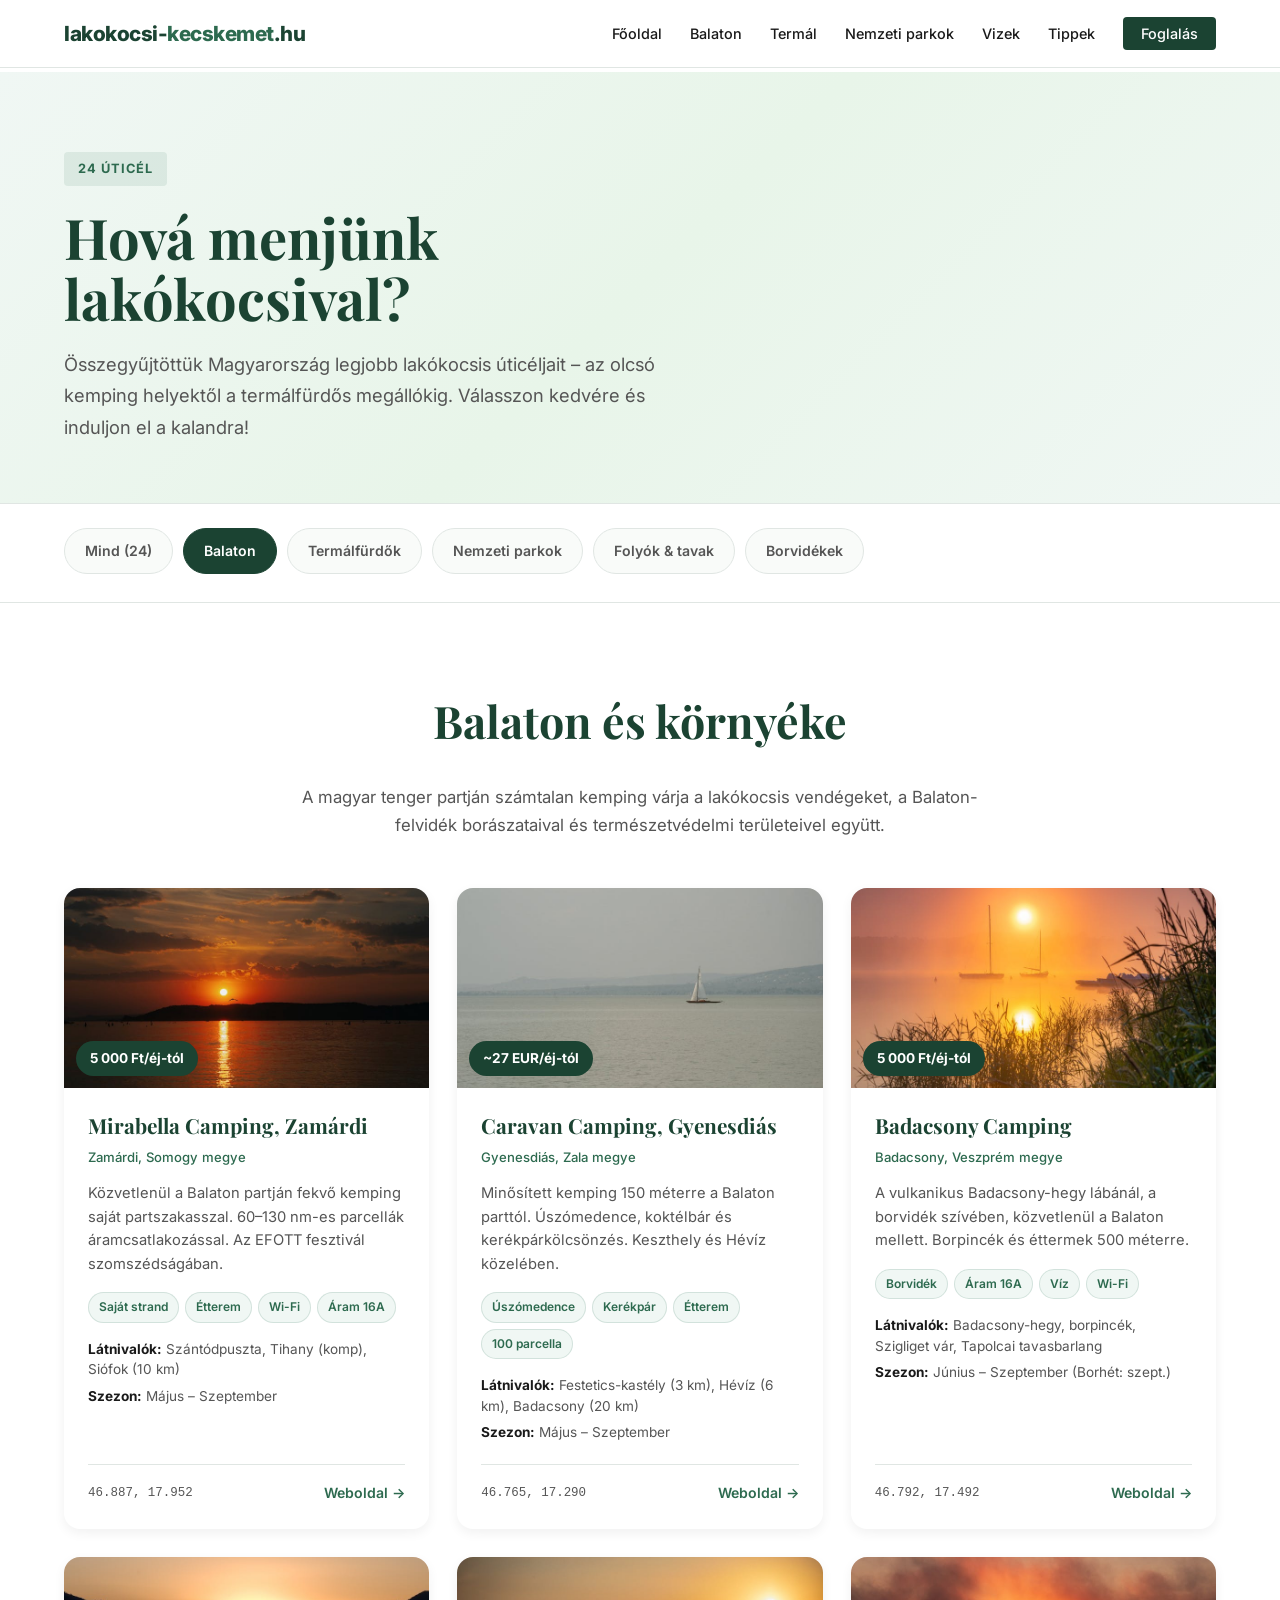
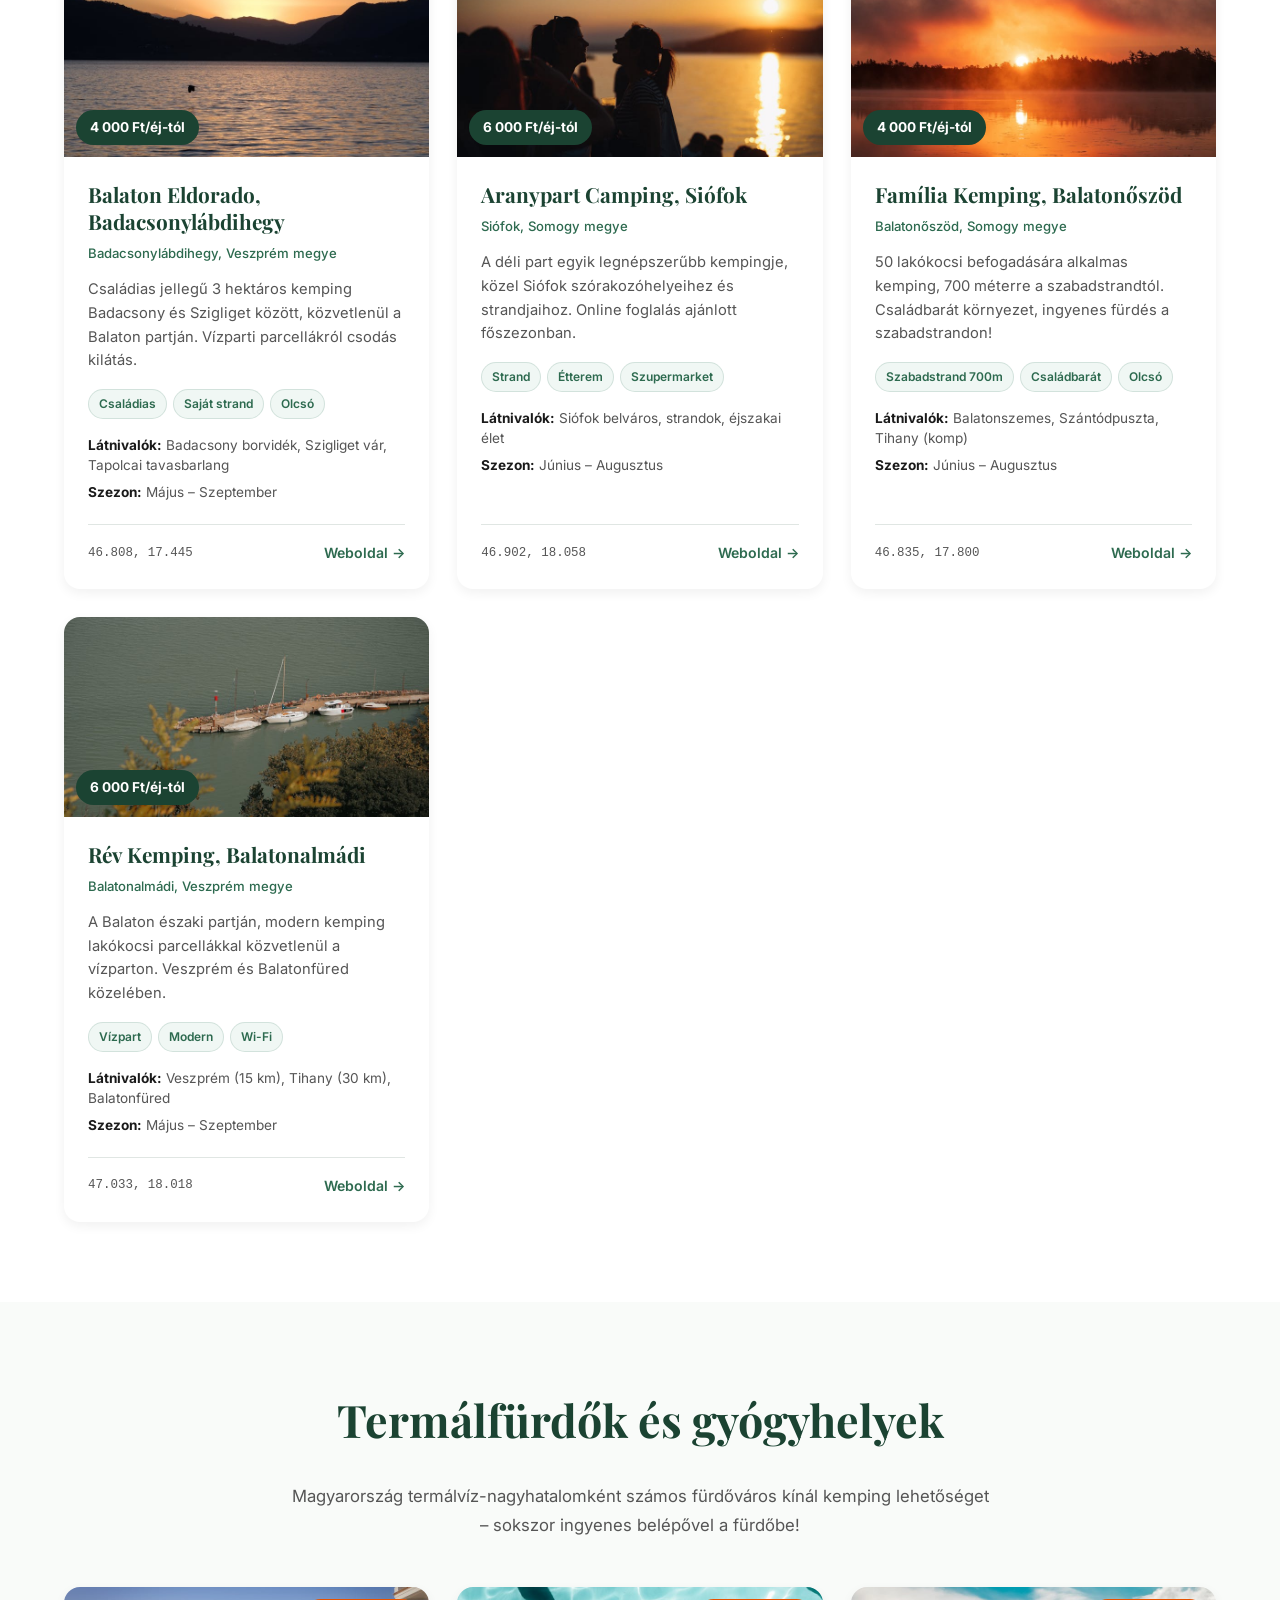
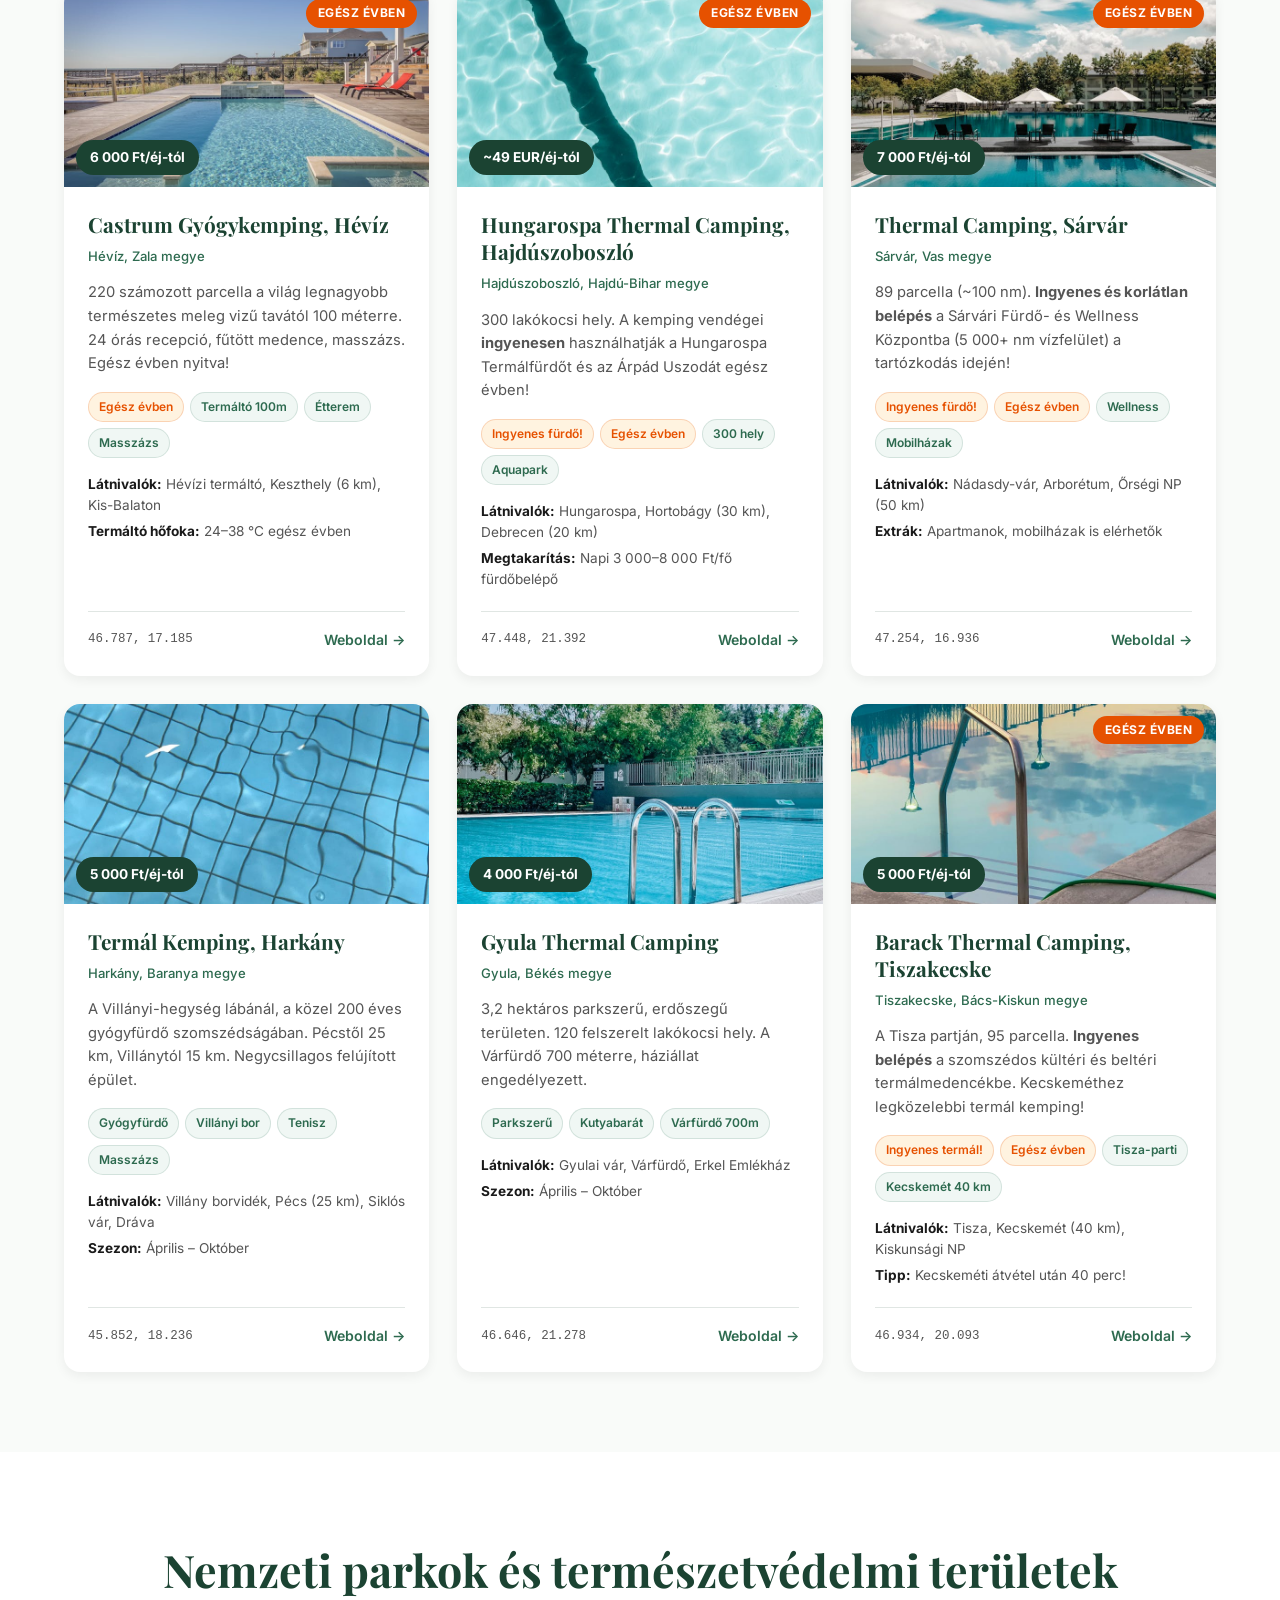
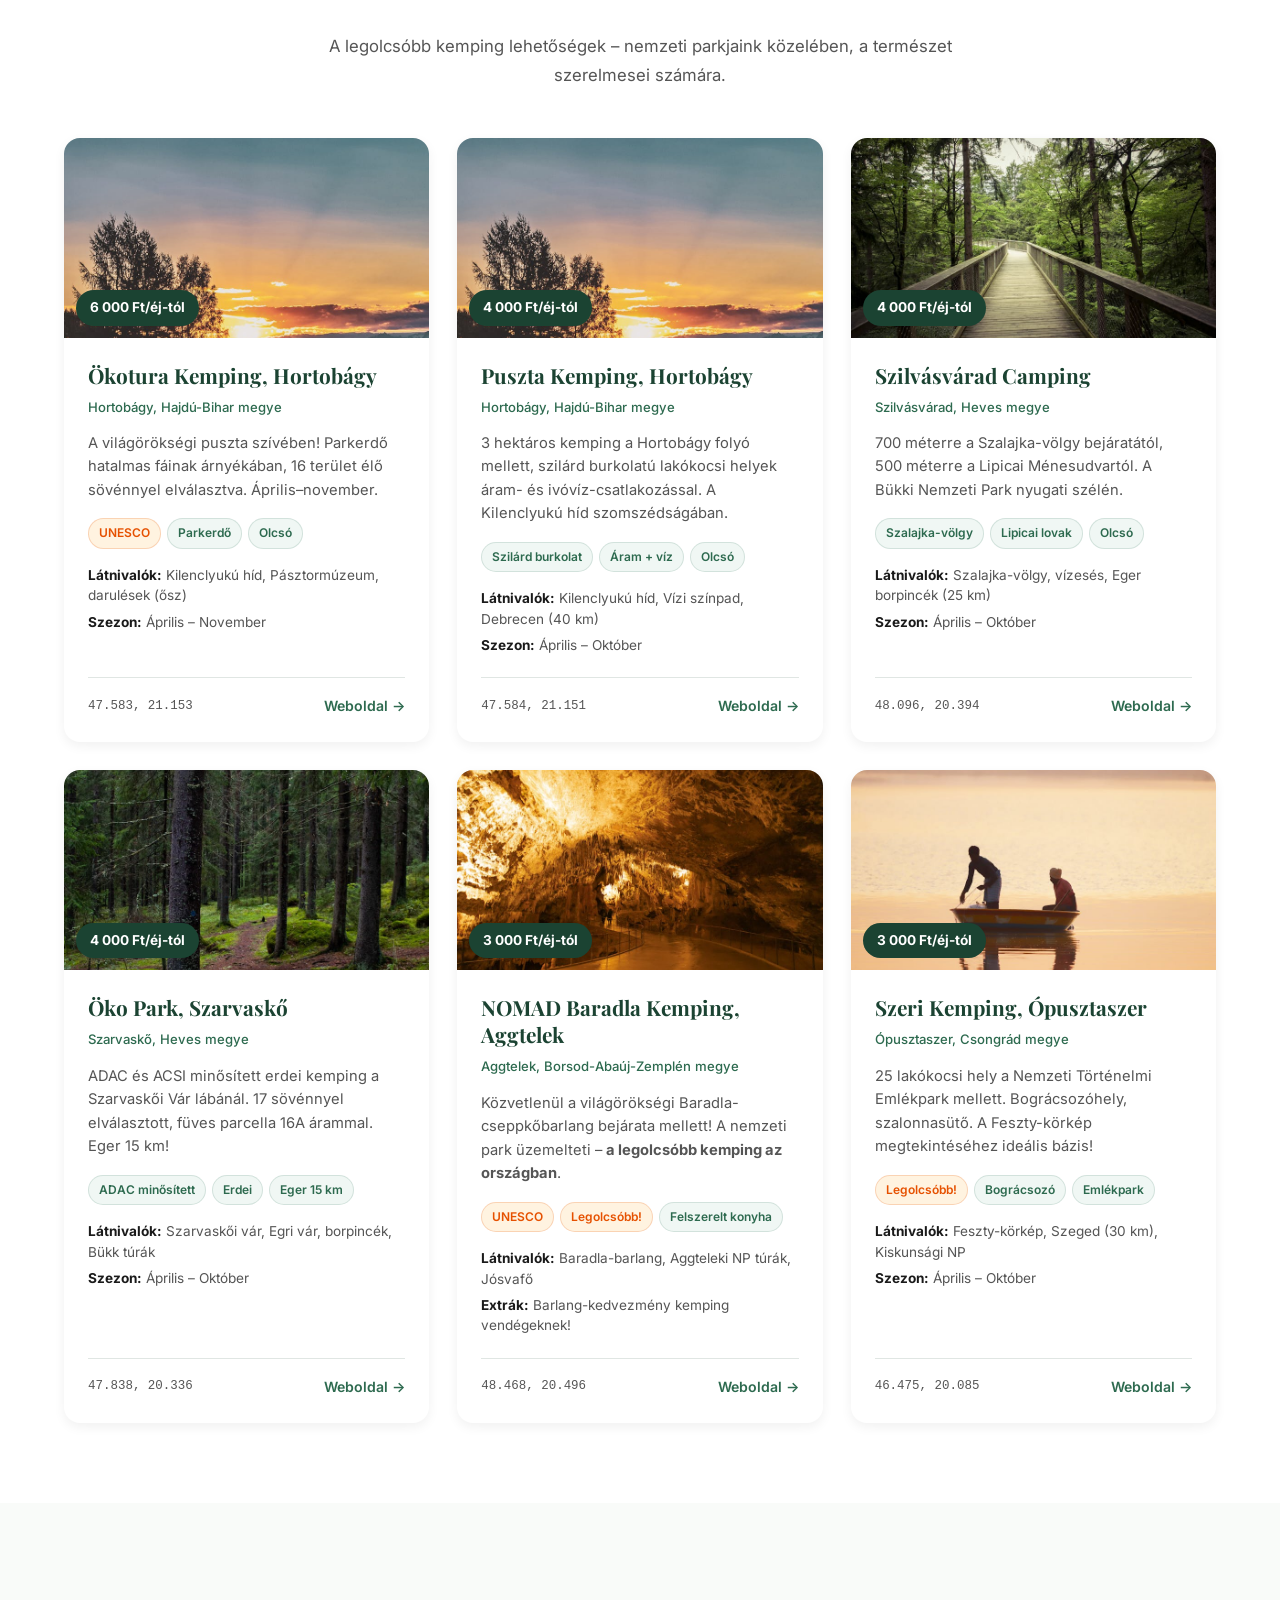
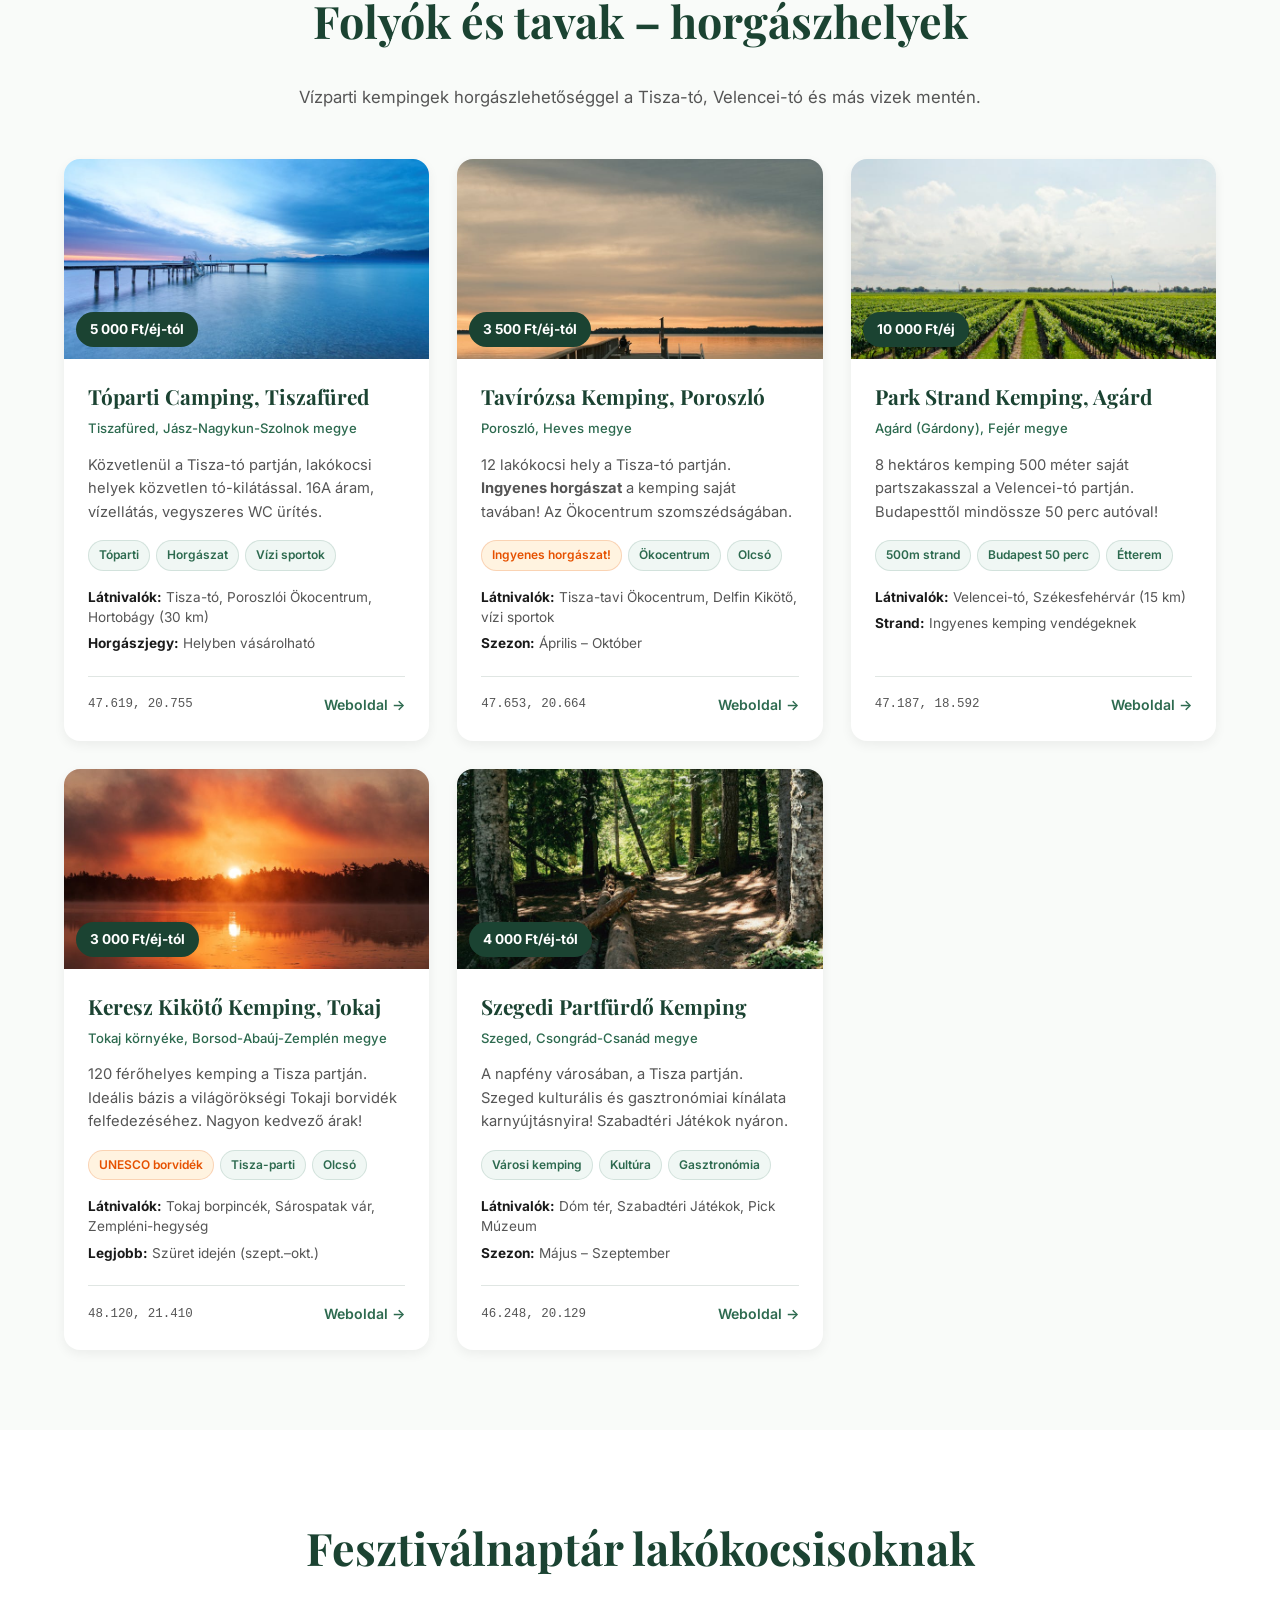
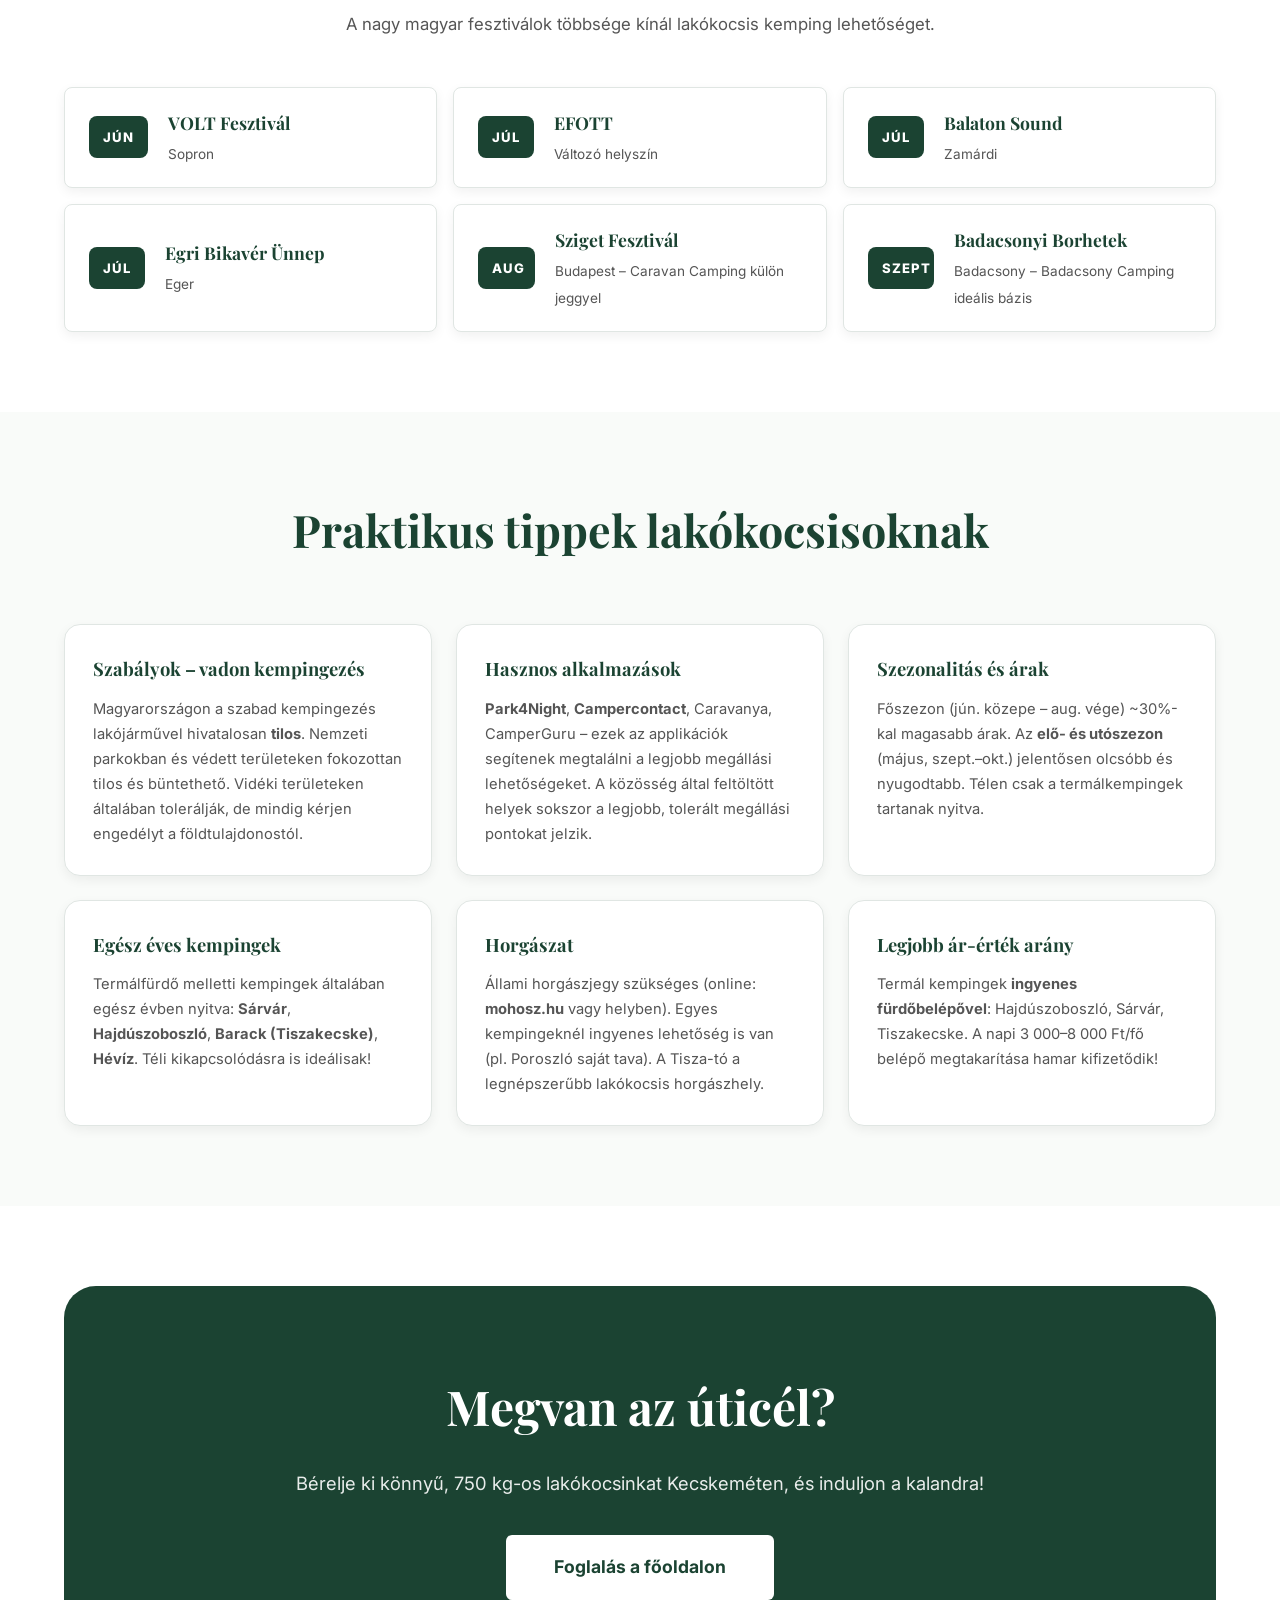
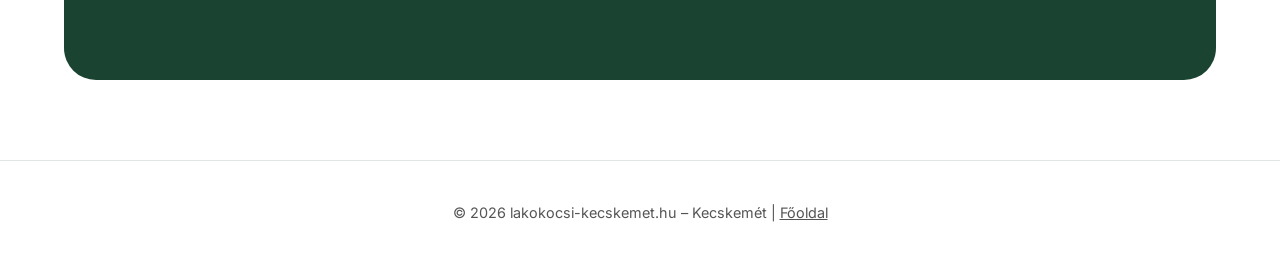
==== commit d9f799ba: "Úticélok: lokális képek, szűrő javítás, főoldali promo blokk - Összes Unsplash külső kép hivatkozás " ====
--- a/html/uticelok.html
+++ b/html/uticelok.html
@@ -66,6 +66,7 @@
                     <a href="#thermal" class="cat-pill" data-cat="thermal">Termálfürdők</a>
                     <a href="#national-parks" class="cat-pill" data-cat="national-parks">Nemzeti parkok</a>
                     <a href="#rivers-lakes" class="cat-pill" data-cat="rivers-lakes">Folyók &amp; tavak</a>
+                    <a href="#wine" class="cat-pill" data-cat="wine">Borvidékek</a>
                 </div>
             </div>
         </section>
@@ -84,7 +85,7 @@
                     <!-- Mirabella Camping -->
                     <article class="dest-card">
                         <div class="dest-card-img">
-                            <img src="https://images.unsplash.com/photo-1596394723269-e8144e5ddfad?w=600&h=400&fit=crop"
+                            <img src="assets/destinations/balaton_zamardi.jpg"
                                 alt="Zamárdi, Balaton-part" loading="lazy">
                             <span class="dest-price-badge">5 000 Ft/éj-tól</span>
                         </div>
@@ -120,7 +121,7 @@
                     <!-- Caravan Camping Gyenesdiás -->
                     <article class="dest-card">
                         <div class="dest-card-img">
-                            <img src="https://images.unsplash.com/photo-1506905925346-21bda4d32df4?w=600&h=400&fit=crop"
+                            <img src="assets/destinations/balaton_gyenesdias.jpg"
                                 alt="Gyenesdiás, Balaton" loading="lazy">
                             <span class="dest-price-badge">~27 EUR/éj-tól</span>
                         </div>
@@ -157,7 +158,7 @@
                     <!-- Badacsony Camping -->
                     <article class="dest-card">
                         <div class="dest-card-img">
-                            <img src="https://images.unsplash.com/photo-1563514227147-6d2ff665a6a0?w=600&h=400&fit=crop"
+                            <img src="assets/destinations/balaton_badacsony.jpg"
                                 alt="Badacsony, szőlőhegy" loading="lazy">
                             <span class="dest-price-badge">5 000 Ft/éj-tól</span>
                         </div>
@@ -194,7 +195,7 @@
                     <!-- Eldorado -->
                     <article class="dest-card">
                         <div class="dest-card-img">
-                            <img src="https://images.unsplash.com/photo-1504280390367-361c6d9f38f4?w=600&h=400&fit=crop"
+                            <img src="assets/destinations/balaton_eldorado.jpg"
                                 alt="Balatoni kemping" loading="lazy">
                             <span class="dest-price-badge">4 000 Ft/éj-tól</span>
                         </div>
@@ -230,7 +231,7 @@
                     <!-- Aranypart -->
                     <article class="dest-card">
                         <div class="dest-card-img">
-                            <img src="https://images.unsplash.com/photo-1523987355523-c7b5b0dd90a7?w=600&h=400&fit=crop"
+                            <img src="assets/destinations/balaton_siofok.jpg"
                                 alt="Siófok, Balaton" loading="lazy">
                             <span class="dest-price-badge">6 000 Ft/éj-tól</span>
                         </div>
@@ -265,7 +266,7 @@
                     <!-- Familia -->
                     <article class="dest-card">
                         <div class="dest-card-img">
-                            <img src="https://images.unsplash.com/photo-1571863533956-01c88e79957e?w=600&h=400&fit=crop"
+                            <img src="assets/destinations/balaton_oszod.jpg"
                                 alt="Balatonőszöd" loading="lazy">
                             <span class="dest-price-badge">4 000 Ft/éj-tól</span>
                         </div>
@@ -300,7 +301,7 @@
                     <!-- Rév Kemping -->
                     <article class="dest-card">
                         <div class="dest-card-img">
-                            <img src="https://images.unsplash.com/photo-1476514525535-07fb3b4ae5f1?w=600&h=400&fit=crop"
+                            <img src="assets/destinations/balaton_almadi.jpg"
                                 alt="Balatonalmádi" loading="lazy">
                             <span class="dest-price-badge">6 000 Ft/éj-tól</span>
                         </div>
@@ -350,7 +351,7 @@
                     <!-- Hévíz -->
                     <article class="dest-card">
                         <div class="dest-card-img">
-                            <img src="https://images.unsplash.com/photo-1540555700478-4be289fbec6d?w=600&h=400&fit=crop"
+                            <img src="assets/destinations/thermal_heviz.jpg"
                                 alt="Hévíz termáltó" loading="lazy">
                             <span class="dest-price-badge">6 000 Ft/éj-tól</span>
                             <span class="dest-year-badge">Egész évben</span>
@@ -387,7 +388,7 @@
                     <!-- Hajdúszoboszló -->
                     <article class="dest-card">
                         <div class="dest-card-img">
-                            <img src="https://images.unsplash.com/photo-1600585154340-be6161a56a0c?w=600&h=400&fit=crop"
+                            <img src="assets/destinations/thermal_hajduszoboszlo.jpg"
                                 alt="Hajdúszoboszló aquapark" loading="lazy">
                             <span class="dest-price-badge">~49 EUR/éj-tól</span>
                             <span class="dest-year-badge">Egész évben</span>
@@ -424,7 +425,7 @@
                     <!-- Sárvár -->
                     <article class="dest-card">
                         <div class="dest-card-img">
-                            <img src="https://images.unsplash.com/photo-1544161515-4ab6ce6db874?w=600&h=400&fit=crop"
+                            <img src="assets/destinations/thermal_sarvar.jpg"
                                 alt="Sárvár wellness" loading="lazy">
                             <span class="dest-price-badge">7 000 Ft/éj-tól</span>
                             <span class="dest-year-badge">Egész évben</span>
@@ -461,7 +462,7 @@
                     <!-- Harkány -->
                     <article class="dest-card">
                         <div class="dest-card-img">
-                            <img src="https://images.unsplash.com/photo-1507003211169-0a1dd7228f2d?w=600&h=400&fit=crop"
+                            <img src="assets/destinations/thermal_harkany.jpg"
                                 alt="Harkány, Villányi borvidék" loading="lazy">
                             <span class="dest-price-badge">5 000 Ft/éj-tól</span>
                         </div>
@@ -497,7 +498,7 @@
                     <!-- Gyula -->
                     <article class="dest-card">
                         <div class="dest-card-img">
-                            <img src="https://images.unsplash.com/photo-1564013799919-ab600027ffc6?w=600&h=400&fit=crop"
+                            <img src="assets/destinations/thermal_gyula.jpg"
                                 alt="Gyulai vár" loading="lazy">
                             <span class="dest-price-badge">4 000 Ft/éj-tól</span>
                         </div>
@@ -532,7 +533,7 @@
                     <!-- Barack Tiszakecske -->
                     <article class="dest-card">
                         <div class="dest-card-img">
-                            <img src="https://images.unsplash.com/photo-1500382017468-9049fed747ef?w=600&h=400&fit=crop"
+                            <img src="assets/destinations/thermal_tiszakecske.jpg"
                                 alt="Tiszakecske, Tisza-part" loading="lazy">
                             <span class="dest-price-badge">5 000 Ft/éj-tól</span>
                             <span class="dest-year-badge">Egész évben</span>
@@ -584,7 +585,7 @@
                     <!-- Hortobágy Ökotura -->
                     <article class="dest-card">
                         <div class="dest-card-img">
-                            <img src="https://images.unsplash.com/photo-1500313830540-7b6650a74fd0?w=600&h=400&fit=crop"
+                            <img src="assets/destinations/park_hortobagy.jpg"
                                 alt="Hortobágyi puszta" loading="lazy">
                             <span class="dest-price-badge">6 000 Ft/éj-tól</span>
                         </div>
@@ -619,7 +620,7 @@
                     <!-- Puszta Kemping -->
                     <article class="dest-card">
                         <div class="dest-card-img">
-                            <img src="https://images.unsplash.com/photo-1508739773434-c26b3d09e071?w=600&h=400&fit=crop"
+                            <img src="assets/destinations/park_hortobagy.jpg"
                                 alt="Hortobágyi puszta, naplemente" loading="lazy">
                             <span class="dest-price-badge">4 000 Ft/éj-tól</span>
                         </div>
@@ -654,7 +655,7 @@
                     <!-- Szilvásvárad -->
                     <article class="dest-card">
                         <div class="dest-card-img">
-                            <img src="https://images.unsplash.com/photo-1448375240586-882707db888b?w=600&h=400&fit=crop"
+                            <img src="assets/destinations/park_szilvasvarad.jpg"
                                 alt="Bükki erdő" loading="lazy">
                             <span class="dest-price-badge">4 000 Ft/éj-tól</span>
                         </div>
@@ -689,7 +690,7 @@
                     <!-- Öko Park Szarvaskő -->
                     <article class="dest-card">
                         <div class="dest-card-img">
-                            <img src="https://images.unsplash.com/photo-1542273917363-3b1817f69a2d?w=600&h=400&fit=crop"
+                            <img src="assets/destinations/park_szarvasko.jpg"
                                 alt="Erdei kemping" loading="lazy">
                             <span class="dest-price-badge">4 000 Ft/éj-tól</span>
                         </div>
@@ -724,7 +725,7 @@
                     <!-- Aggtelek -->
                     <article class="dest-card">
                         <div class="dest-card-img">
-                            <img src="https://images.unsplash.com/photo-1520250497591-112f2f40a3f4?w=600&h=400&fit=crop"
+                            <img src="assets/destinations/park_aggtelek.jpg"
                                 alt="Aggteleki barlang" loading="lazy">
                             <span class="dest-price-badge">3 000 Ft/éj-tól</span>
                         </div>
@@ -759,7 +760,7 @@
                     <!-- Ópusztaszer -->
                     <article class="dest-card">
                         <div class="dest-card-img">
-                            <img src="https://images.unsplash.com/photo-1501854140801-50d01698950b?w=600&h=400&fit=crop"
+                            <img src="assets/destinations/water_tiszafured.jpg"
                                 alt="Ópusztaszer puszta" loading="lazy">
                             <span class="dest-price-badge">3 000 Ft/éj-tól</span>
                         </div>
@@ -809,7 +810,7 @@
                     <!-- Tiszafüred -->
                     <article class="dest-card">
                         <div class="dest-card-img">
-                            <img src="https://images.unsplash.com/photo-1468956398224-6d6f66e22c35?w=600&h=400&fit=crop"
+                            <img src="assets/destinations/water_poroszlo.jpg"
                                 alt="Tisza-tó" loading="lazy">
                             <span class="dest-price-badge">5 000 Ft/éj-tól</span>
                         </div>
@@ -844,7 +845,7 @@
                     <!-- Poroszló -->
                     <article class="dest-card">
                         <div class="dest-card-img">
-                            <img src="https://images.unsplash.com/photo-1559827260-dc66d52bef19?w=600&h=400&fit=crop"
+                            <img src="assets/destinations/water_velencei.jpg"
                                 alt="Horgászat" loading="lazy">
                             <span class="dest-price-badge">3 500 Ft/éj-tól</span>
                         </div>
@@ -879,7 +880,7 @@
                     <!-- Velencei-tó -->
                     <article class="dest-card">
                         <div class="dest-card-img">
-                            <img src="https://images.unsplash.com/photo-1510414842594-a61c69b5ae57?w=600&h=400&fit=crop"
+                            <img src="assets/destinations/wine_vineyard.jpg"
                                 alt="Velencei-tó" loading="lazy">
                             <span class="dest-price-badge">10 000 Ft/éj</span>
                         </div>
@@ -914,7 +915,7 @@
                     <!-- Tokaj -->
                     <article class="dest-card">
                         <div class="dest-card-img">
-                            <img src="https://images.unsplash.com/photo-1506377247377-2a5b3b417ebb?w=600&h=400&fit=crop"
+                            <img src="assets/destinations/water_szeged.jpg"
                                 alt="Tokaji borvidék" loading="lazy">
                             <span class="dest-price-badge">3 000 Ft/éj-tól</span>
                         </div>
@@ -949,7 +950,7 @@
                     <!-- Szeged -->
                     <article class="dest-card">
                         <div class="dest-card-img">
-                            <img src="https://images.unsplash.com/photo-1467269204594-9661b134dd2b?w=600&h=400&fit=crop"
+                            <img src="assets/destinations/park_opusztaszer.jpg"
                                 alt="Szeged, Dóm tér" loading="lazy">
                             <span class="dest-price-badge">4 000 Ft/éj-tól</span>
                         </div>
@@ -1134,7 +1135,6 @@
         (() => {
             const pills = document.querySelectorAll('.cat-pill[data-cat]');
             const sections = document.querySelectorAll('.dest-section[id]');
-            const sectionIds = Array.from(sections).map(s => s.id);
 
             // Map section ids to their pill data-cat values
             const catMap = {
@@ -1142,6 +1142,7 @@
                 'thermal': 'thermal',
                 'national-parks': 'national-parks',
                 'rivers-lakes': 'rivers-lakes',
+                'wine': 'wine',
                 'fesztivalok': null,
                 'tippek': null
             };
@@ -1149,7 +1150,6 @@
             function setActivePill(catValue) {
                 pills.forEach(p => p.classList.remove('active'));
                 if (!catValue) {
-                    // No specific category visible -> "Mind" active
                     pills.forEach(p => { if (p.dataset.cat === 'all') p.classList.add('active'); });
                     return;
                 }
@@ -1165,31 +1165,63 @@
                 }
             }
 
+            // Track which sections are currently visible
+            const visibleSections = new Map();
+
             const observer = new IntersectionObserver((entries) => {
-                // Find the most visible section
-                let best = null;
-                let bestRatio = 0;
                 entries.forEach(entry => {
-                    if (entry.isIntersecting && entry.intersectionRatio > bestRatio) {
-                        best = entry.target.id;
-                        bestRatio = entry.intersectionRatio;
+                    if (entry.isIntersecting) {
+                        visibleSections.set(entry.target.id, entry.intersectionRatio);
+                    } else {
+                        visibleSections.delete(entry.target.id);
                     }
                 });
-                if (best && catMap[best] !== undefined) {
-                    setActivePill(catMap[best]);
+
+                // Find the topmost visible section
+                let bestSection = null;
+                let bestTop = Infinity;
+                visibleSections.forEach((ratio, id) => {
+                    const el = document.getElementById(id);
+                    if (el) {
+                        const top = el.getBoundingClientRect().top;
+                        if (top < bestTop && top > -el.offsetHeight / 2) {
+                            bestTop = top;
+                            bestSection = id;
+                        }
+                    }
+                });
+
+                if (bestSection && catMap[bestSection] !== undefined) {
+                    setActivePill(catMap[bestSection]);
                 }
             }, {
-                rootMargin: '-140px 0px -40% 0px',
-                threshold: [0, 0.1, 0.3, 0.5]
+                rootMargin: '-140px 0px -30% 0px',
+                threshold: [0, 0.1, 0.25, 0.5]
             });
 
             sections.forEach(section => observer.observe(section));
 
-            // Also update on pill click
+            // Update on pill click - immediately set active and scroll
             pills.forEach(pill => {
-                pill.addEventListener('click', () => {
+                pill.addEventListener('click', (e) => {
+                    e.preventDefault();
                     pills.forEach(p => p.classList.remove('active'));
                     pill.classList.add('active');
+
+                    const cat = pill.dataset.cat;
+                    if (cat === 'all') {
+                        window.scrollTo({ top: 0, behavior: 'smooth' });
+                        return;
+                    }
+                    // Find the section matching this category
+                    const targetId = Object.keys(catMap).find(k => catMap[k] === cat);
+                    if (targetId) {
+                        const target = document.getElementById(targetId);
+                        if (target) {
+                            const top = target.getBoundingClientRect().top + window.pageYOffset - 140;
+                            window.scrollTo({ top, behavior: 'smooth' });
+                        }
+                    }
                 });
             });
         })();
--- a/html/index.css
+++ b/html/index.css
@@ -591,42 +591,54 @@
     border: 1px solid rgba(45, 106, 79, 0.15);
 }
 
-.promo-card-stack {
-    display: flex;
-    flex-direction: column;
+.promo-image-grid {
+    display: grid;
+    grid-template-columns: 1fr 1fr;
+    grid-template-rows: 1fr 1fr;
     gap: 12px;
 }
 
-.promo-mini-card {
-    display: flex;
-    justify-content: space-between;
-    align-items: center;
-    background: #fff;
-    padding: 20px 24px;
+.promo-img-card {
+    position: relative;
     border-radius: var(--radius);
+    overflow: hidden;
     box-shadow: var(--shadow);
-    border-left: 4px solid var(--accent);
     transition: var(--transition);
-}
-
-.promo-mini-card:hover {
-    transform: translateX(6px);
+    text-decoration: none;
+    aspect-ratio: 4/3;
+}
+
+.promo-img-card.promo-img-large {
+    grid-row: 1 / 3;
+    aspect-ratio: auto;
+}
+
+.promo-img-card img {
+    width: 100%;
+    height: 100%;
+    object-fit: cover;
+    transition: transform 0.5s ease;
+}
+
+.promo-img-card:hover img {
+    transform: scale(1.08);
+}
+
+.promo-img-card:hover {
     box-shadow: var(--shadow-lg);
 }
 
-.promo-mini-card strong {
-    font-family: var(--font-heading);
-    font-size: 1.1rem;
-    color: var(--primary);
-}
-
-.promo-mini-card span {
-    font-size: 0.85rem;
-    font-weight: 600;
-    color: var(--accent);
-    background: rgba(45, 106, 79, 0.08);
-    padding: 4px 12px;
-    border-radius: 100px;
+.promo-img-label {
+    position: absolute;
+    bottom: 0;
+    left: 0;
+    right: 0;
+    padding: 12px 16px;
+    background: linear-gradient(transparent, rgba(0,0,0,0.7));
+    color: #fff;
+    font-weight: 700;
+    font-size: 0.9rem;
+    letter-spacing: 0.5px;
 }
 
 @media (max-width: 992px) {
@@ -638,16 +650,25 @@
         font-size: 2.4rem;
     }
 
-    .promo-card-stack {
-        display: grid;
+    .promo-image-grid {
         grid-template-columns: 1fr 1fr;
-        gap: 10px;
+        grid-template-rows: auto;
+    }
+
+    .promo-img-card.promo-img-large {
+        grid-row: auto;
+        grid-column: 1 / 3;
+        aspect-ratio: 16/7;
     }
 }
 
 @media (max-width: 480px) {
-    .promo-card-stack {
-        grid-template-columns: 1fr;
+    .promo-image-grid {
+        grid-template-columns: 1fr 1fr;
+    }
+
+    .promo-img-card.promo-img-large {
+        grid-column: 1 / 3;
     }
 
     .promo-content h2 {
